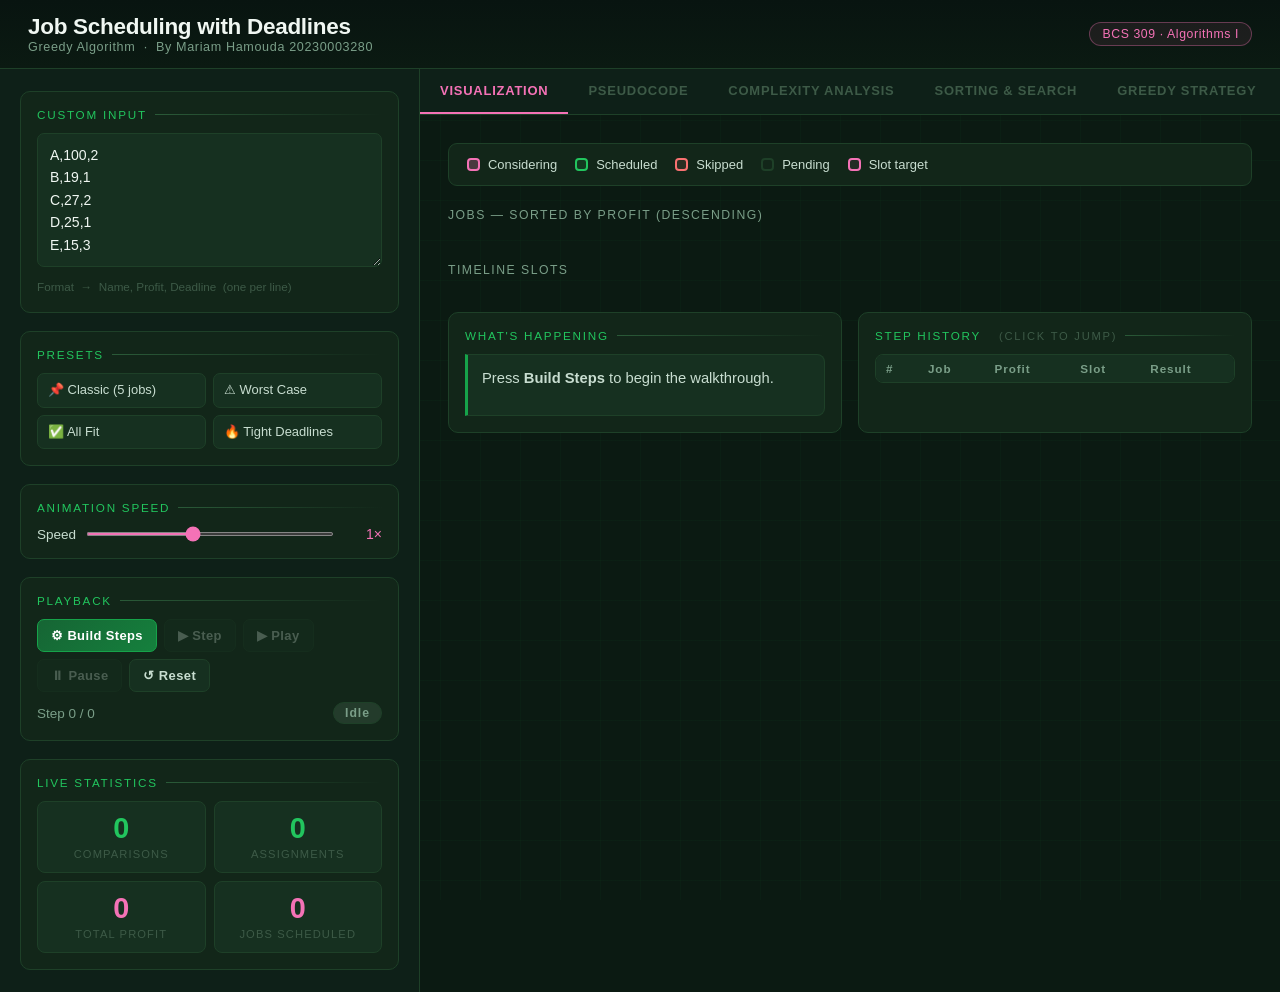
==== index.html @ 450e2c6a "Add files via upload" ====
<!DOCTYPE html>
<html lang="en">
<head>
<meta charset="UTF-8">
<meta name="viewport" content="width=device-width, initial-scale=1.0">
<title>Job Scheduling with Deadlines</title>
<link rel="stylesheet" href="styles.css">
</head>
<body>

<!-- HEADER -->
<header>
  <div>
    <div class="hdr-title">Job Scheduling with Deadlines</div>
    <div class="hdr-sub">Greedy Algorithm &nbsp;·&nbsp; By Mariam Hamouda 20230003280 </div>
  </div>
  <div class="hdr-badge">BCS 309 · Algorithms I</div>
</header>

<div class="layout">

<!-- ══════════════ LEFT PANEL ══════════════ -->
<div class="left">

  <!-- Custom input -->
  <div class="section-card">
    <div class="section-label">Custom Input</div>
    <textarea id="inp" rows="5" placeholder="A,100,2&#10;B,19,1&#10;C,27,2&#10;D,25,1&#10;E,15,3"></textarea>
    <div class="hint">Format &nbsp;→&nbsp; Name, Profit, Deadline &nbsp;(one per line)</div>
  </div>

  <!-- Presets -->
  <div class="section-card">
    <div class="section-label">Presets</div>
    <div class="presets">
      <button class="preset-btn" onclick="loadPreset(0)">📌 Classic (5 jobs)</button>
      <button class="preset-btn" onclick="loadPreset(1)">⚠ Worst Case</button>
      <button class="preset-btn" onclick="loadPreset(2)">✅ All Fit</button>
      <button class="preset-btn" onclick="loadPreset(3)">🔥 Tight Deadlines</button>
    </div>
  </div>

  <!-- Speed -->
  <div class="section-card">
    <div class="section-label">Animation Speed</div>
    <div class="speed-row">
      <label>Speed</label>
      <input type="range" id="spd" min="1" max="8" value="4" oninput="updSpd()">
      <span class="speed-val" id="spd-lbl">1×</span>
    </div>
  </div>

  <!-- Controls -->
  <div class="section-card">
    <div class="section-label">Playback</div>
    <div class="controls">
      <button class="btn primary" id="btn-build" onclick="buildSteps()">⚙ Build Steps</button>
      <button class="btn" id="btn-step"  onclick="stepFwd()"  disabled>▶ Step</button>
      <button class="btn" id="btn-play"  onclick="playAnim()" disabled>▶ Play</button>
      <button class="btn" id="btn-pause" onclick="pauseAnim()" disabled>⏸ Pause</button>
      <button class="btn" id="btn-reset" onclick="resetAll()">↺ Reset</button>
    </div>
    <div class="status-row">
      <span class="step-counter" id="sc">Step 0 / 0</span>
      <span class="status-pill st-idle" id="status">Idle</span>
    </div>
  </div>

  <!-- Stats -->
  <div class="section-card">
    <div class="section-label">Live Statistics</div>
    <div class="stats-grid">
      <div class="stat-box">
        <div class="stat-val" id="s-comp">0</div>
        <div class="stat-lbl">Comparisons</div>
      </div>
      <div class="stat-box">
        <div class="stat-val" id="s-asgn">0</div>
        <div class="stat-lbl">Assignments</div>
      </div>
      <div class="stat-box">
        <div class="stat-val pink" id="s-prof">0</div>
        <div class="stat-lbl">Total Profit</div>
      </div>
      <div class="stat-box">
        <div class="stat-val pink" id="s-sched">0</div>
        <div class="stat-lbl">Jobs Scheduled</div>
      </div>
    </div>
  </div>


</div><!-- /left -->


<!-- ══════════════ RIGHT PANEL ══════════════ -->
<div class="right">
  <div class="tabs">
    <div class="tab active"  onclick="showTab('viz',this)">Visualization</div>
    <div class="tab"         onclick="showTab('pseudo',this)">Pseudocode</div>
    <div class="tab"         onclick="showTab('cplx',this)">Complexity Analysis</div>
    <div class="tab"         onclick="showTab('sort',this)">Sorting &amp; Search</div>
    <div class="tab"         onclick="showTab('greedy',this)">Greedy Strategy</div>
    <div class="tab"         onclick="showTab('about',this)">Overview</div>
  </div>

  <!-- ── VISUALIZATION ── -->
  <div class="tcontent active" id="tab-viz">
    <div class="legend">
      <div class="leg-item"><div class="leg-dot" style="border-color:var(--pink);background:rgba(244,114,182,0.25)"></div>Considering</div>
      <div class="leg-item"><div class="leg-dot" style="border-color:var(--green-hi);background:var(--green-soft)"></div>Scheduled</div>
      <div class="leg-item"><div class="leg-dot" style="border-color:var(--red);background:rgba(248,113,113,0.1)"></div>Skipped</div>
      <div class="leg-item"><div class="leg-dot" style="border-color:var(--border);background:var(--bg3)"></div>Pending</div>
      <div class="leg-item"><div class="leg-dot" style="border-color:var(--pink);background:var(--pink-dim)"></div>Slot target</div>
    </div>

    <div class="jobs-label">Jobs — sorted by profit (descending)</div>
    <div class="jobs-row" id="jobs-row"></div>

    <div class="timeline-label">Timeline Slots</div>
    <div class="timeline" id="tline"></div>

    <div class="viz-bottom-grid">
      <!-- What's Happening -->
      <div class="section-card" style="margin-top:0">
        <div class="section-label">What's Happening</div>
        <div class="step-box" id="exp">Press <strong>Build Steps</strong> to begin the walkthrough.</div>
      </div>

      <!-- Step History -->
      <div class="section-card" style="margin-top:0">
        <div class="section-label">Step History &nbsp;<span style="font-size:0.62rem;color:var(--white4)">(click to jump)</span></div>
        <div class="hist-wrap">
          <table id="hist-tbl">
            <thead><tr><th>#</th><th>Job</th><th>Profit</th><th>Slot</th><th>Result</th></tr></thead>
            <tbody id="hist-body"></tbody>
          </table>
        </div>
      </div>
    </div>
  </div><!-- /tab-viz -->

  <!-- ── PSEUDOCODE ── -->
  <div class="tcontent" id="tab-pseudo">
    <div class="tab-heading">Algorithm Pseudocode</div>
    <div class="tab-sub">Hover any line for an explanation tooltip. Active line tracks the animation.</div>
    <div class="pseudo-wrap" id="pseudo"></div>
  </div>

  <!-- ── COMPLEXITY ANALYSIS ── -->
  <div class="tcontent" id="tab-cplx">
    <div class="tab-heading">Complexity Analysis</div>
    <div class="tab-sub">Time &amp; space complexity, operation counters, and growth curves.</div>

    <div class="cplx-row">
      <div class="cplx-card best">
        <div class="cplx-case">Best Case</div>
        <div class="cplx-val">O(n log n)</div>
        <div class="cplx-desc">All slots filled immediately — sort dominates</div>
      </div>
      <div class="cplx-card avg">
        <div class="cplx-case">Average Case</div>
        <div class="cplx-val">O(n²)</div>
        <div class="cplx-desc">Slot-search loop dominates on average</div>
      </div>
      <div class="cplx-card worst">
        <div class="cplx-case">Worst Case</div>
        <div class="cplx-val">O(n²)</div>
        <div class="cplx-desc">All deadlines = max, max slot scanning</div>
      </div>
    </div>

    <div class="ibox green">
      <strong>Space Complexity: O(n)</strong> — We store one schedule array of size equal to the maximum deadline, plus the sorted jobs list.
    </div>
    <div class="ibox orange">
      <strong>Phase breakdown:</strong> Sorting n jobs costs O(n log n). For each job we scan backwards through slots — worst case O(n) per job → <strong>O(n²) overall</strong>. Using a Union-Find structure reduces slot lookup to O(α(n)) ≈ O(1), giving O(n log n) total.
    </div>

    <div class="divider"></div>

    <div class="tab-sub" style="margin-bottom:13px">Growth Curves — Operations vs Input Size</div>
    <div class="gctrls">
      <label>Max n = <span id="gn-lbl">20</span></label>
      <input type="range" id="gn" min="5" max="50" value="20" oninput="drawGrowth()">
      <label><input type="checkbox" id="cb-n" checked onchange="drawGrowth()"> &nbsp;n</label>
      <label><input type="checkbox" id="cb-nl" checked onchange="drawGrowth()"> &nbsp;n log n</label>
      <label><input type="checkbox" id="cb-n2" checked onchange="drawGrowth()"> &nbsp;n²</label>
    </div>
    <canvas id="gc" class="chart-canvas" height="250"></canvas>

    <div class="divider"></div>
    <div class="tab-sub" style="margin-bottom:13px">Comparison with Other Approaches</div>
    <canvas id="cc" class="chart-canvas" height="210"></canvas>
    <div class="ibox pink" style="margin-top:14px">
      <strong>vs Brute Force O(2ⁿ):</strong> Exponential — completely impractical beyond ~20 jobs.<br>
      <strong>vs DP O(n log n):</strong> Weighted job scheduling DP is asymptotically similar but has higher constants and more complex implementation.<br>
      <strong>vs Union-Find Greedy O(n log n):</strong> Optimal; reduces slot lookup to near-constant time.
    </div>
  </div>

  <!-- ── SORTING & SEARCH ── -->
  <div class="tcontent" id="tab-sort">
    <div class="tab-heading">Sorting &amp; Searching</div>
    <div class="tab-sub">How sorting by profit and slot-search work inside the algorithm.</div>

    <div class="ibox green">
      <strong>Why sort first?</strong> The greedy algorithm's correctness depends entirely on processing jobs in decreasing profit order. Without sorting, a low-profit job can occupy a slot needed by a higher-profit job, making the result suboptimal.
    </div>

    <div class="divider"></div>
    <div class="tab-sub" style="margin-bottom:10px">Sorting Animation — profit descending</div>
    <canvas id="sc-cvs" class="chart-canvas" height="190"></canvas>
    <div style="display:flex;gap:8px;margin-top:10px;flex-wrap:wrap;align-items:center">
      <button class="btn primary" onclick="animSort()">▶ Play</button>
      <button class="btn" onclick="sortStep()">▶ Step</button>
      <button class="btn" onclick="pauseSort()">⏸ Pause</button>
      <button class="btn" onclick="resetSort()">↺ Reset</button>
      <span id="sort-sc" style="font-family:Arial,sans-serif;font-size:0.75rem;color:var(--white3);margin-left:4px">Step 0 / 0</span>
    </div>
    <div class="ibox orange" id="sort-box" style="margin-top:12px">Press "Animate Sort" to watch jobs re-order by profit.</div>

    <div class="divider"></div>
    <div class="tab-sub" style="margin-bottom:10px">Impact of Removing the Sort Step</div>
    <div id="no-sort-demo"></div>

    <div class="divider"></div>
    <div class="tab-sub" style="margin-bottom:10px">Slot Search — Latest Available Slot</div>
    <div class="ibox orange">
      <strong>Why the latest slot?</strong> Assigning to the <em>latest</em> free slot before the deadline keeps earlier slots open for future jobs with tighter deadlines — this is the crucial greedy insight.
    </div>
    <canvas id="ss-cvs" class="chart-canvas" height="170"></canvas>
    <div style="display:flex;gap:8px;margin-top:10px">
      <button class="btn" onclick="animSearch()">▶ Show Slot Search</button>
    </div>
    <div class="ibox pink" id="search-box" style="margin-top:10px">Click above to see the backwards slot scan in action.</div>
  </div>

  <!-- ── GREEDY STRATEGY ── -->
  <div class="tcontent" id="tab-greedy">
    <div class="tab-heading">Greedy Strategy</div>
    <div class="tab-sub">How the greedy paradigm applies, why it works, and where it fails.</div>

    <div class="ibox pink">
      <strong>Paradigm: Greedy.</strong> At each step, choose the remaining job with the highest profit and assign it to the latest available slot before its deadline. Once a decision is made, it is never reconsidered.
    </div>

    <div class="divider"></div>
    <div class="tab-sub" style="margin-bottom:10px">Greedy Choices — Classic Example</div>
    <div class="gchoice-wrap" id="gchoices"></div>

    <div class="divider"></div>
    <div class="tab-sub" style="margin-bottom:10px">Why Does Greedy Work? (Exchange Argument)</div>
    <div class="ibox green">
      <strong>Exchange argument:</strong> Suppose an optimal solution doesn't schedule the highest-profit feasible job first. We can always swap in that job without decreasing total profit. By repeating this argument for every position, the greedy order produces an optimal schedule.
    </div>

    <div class="divider"></div>
    <div class="tab-sub" style="margin-bottom:10px">Counterexample — Earliest Deadline First (Wrong!)</div>
    <div id="counter-ex"></div>
    <div class="ibox red" style="margin-top:12px">
      <strong>EDF fails here:</strong> Sorting by earliest deadline ignores profit entirely. A low-value job with a tight deadline fills a slot that could have held a high-value job, reducing total profit.
    </div>

    <div class="divider"></div>
    <div class="tab-sub" style="margin-bottom:10px">Key Concepts</div>
    <div class="kc-grid">
      <div class="kc">
        <h4>Greedy Choice Property</h4>
        <p>A globally optimal solution can be assembled from locally optimal (greedy) choices. Here: always pick the highest-profit available job.</p>
      </div>
      <div class="kc">
        <h4>Optimal Substructure</h4>
        <p>After placing one job, the remaining scheduling problem has the same structure and can be solved optimally by the same greedy rule.</p>
      </div>
      <div class="kc">
        <h4>Common Mistake</h4>
        <p>Assigning to the earliest free slot instead of the latest. This wastes scheduling flexibility and leads to suboptimal results.</p>
      </div>
      <div class="kc">
        <h4>Feasibility Check</h4>
        <p>A job is feasible only if at least one slot ≤ its deadline is free. If none exists, the job must be skipped regardless of profit.</p>
      </div>
    </div>
  </div>

  <!-- ── OVERVIEW ── -->
  <div class="tcontent" id="tab-about">
    <div class="tab-heading">Algorithm Overview</div>
    <div class="tab-sub">What the problem is, how the algorithm works, and a fully worked example.</div>

    <div class="coll-hdr" onclick="togColl('aw')">
      <h3>What is the problem?</h3>
      <span class="coll-arr" id="arr-aw">▼</span>
    </div>
    <div class="coll-body" id="cb-aw">
      Given <strong>n jobs</strong>, each with a <strong>profit pᵢ</strong> and a <strong>deadline dᵢ</strong> (each job takes exactly 1 time unit), schedule a subset to <strong>maximise total profit</strong>. Each job must complete by its deadline; only one job can run per time slot.<br><br>
      <strong>Input:</strong> List of (name, profit, deadline) triples.<br>
      <strong>Output:</strong> Subset of jobs + assigned slots, maximising total profit.
    </div>

    <div class="coll-hdr" onclick="togColl('ah')">
      <h3>How does the algorithm work?</h3>
      <span class="coll-arr" id="arr-ah">▼</span>
    </div>
    <div class="coll-body" id="cb-ah">
      <strong>1.</strong> Sort all jobs by profit (descending) in O(n log n).<br>
      <strong>2.</strong> Create a slots array of size = max deadline (all empty).<br>
      <strong>3.</strong> For each job (in sorted order):<br>
      &nbsp;&nbsp;&nbsp;• Scan backwards from deadline to slot 1.<br>
      &nbsp;&nbsp;&nbsp;• If a free slot is found → assign the job there.<br>
      &nbsp;&nbsp;&nbsp;• If none found → skip the job.<br>
      <strong>4.</strong> Return the filled slots as the optimal schedule.
    </div>

    <div class="coll-hdr" onclick="togColl('au')">
      <h3>When should you use this algorithm?</h3>
      <span class="coll-arr" id="arr-au">▼</span>
    </div>
    <div class="coll-body" id="cb-au">
      Use this algorithm when:<br>
      • Each task takes exactly <strong>one unit of time</strong>.<br>
      • Each task has a hard <strong>deadline</strong>.<br>
      • You want to <strong>maximise total profit / reward</strong>.<br>
      • Tasks can be <strong>skipped</strong> if infeasible.<br><br>
      Real-world analogies: CPU job scheduling, task prioritisation, project bidding.
    </div>

    <div class="divider"></div>
    <div class="tab-sub" style="margin-bottom:14px">Fully Worked Example</div>
    <div style="background:var(--bg3);border:1px solid var(--border);border-radius:9px;padding:18px" id="worked"></div>
  </div>

</div><!-- /right -->
</div><!-- /layout -->

<script src="script.js"></script>
</body>
</html>
---- styles.css ----
/* ── SPARROW-INSPIRED: Deep forest green + hot pink + warm white ── */
:root {
  --bg:         #0b1a12;
  --bg2:        #0e2018;
  --bg3:        #122619;
  --bg4:        #163020;
  --panel:      #0e2018;
  --border:     #1e4028;
  --border2:    #2a5a38;
  --green:      #1a5c32;
  --green-hi:   #22c55e;
  --green-mid:  #16a34a;
  --green-soft: rgba(34,197,94,0.12);
  --pink:       #f472b6;
  --pink-soft:  rgba(244,114,182,0.15);
  --pink-dim:   rgba(244,114,182,0.08);
  --white:      #f0f7f2;
  --white2:     #c8ddd0;
  --white3:     #7a9e88;
  --white4:     #3d5a47;
  --orange:     #fb923c;
  --red:        #f87171;
  --yellow:     #fbbf24;
  --mono:       Arial, sans-serif;
  --serif:      Arial, sans-serif;
  --radius:     10px;
}

*, *::before, *::after { margin:0; padding:0; box-sizing:border-box; }

html { font-size: 18px; }

body {
  background: var(--bg);
  color: var(--white);
  font-family: Arial, sans-serif;
  min-height: 100vh;
  overflow-x: hidden;
}

/* Subtle grid texture */
body::before {
  content:'';
  position:fixed; inset:0;
  background-image:
    linear-gradient(rgba(34,197,94,0.03) 1px, transparent 1px),
    linear-gradient(90deg, rgba(34,197,94,0.03) 1px, transparent 1px);
  background-size: 40px 40px;
  pointer-events:none; z-index:0;
}

/* ── HEADER ── */
header {
  position: sticky; top:0; z-index:200;
  background: linear-gradient(180deg, #081410 0%, #0b1a12 100%);
  border-bottom: 1px solid var(--border);
  padding: 14px 28px;
  display: flex; align-items: center; gap: 20px;
}
.hdr-title {
  font-size: 1.25rem;
  font-weight: 700;
  color: var(--white);
  letter-spacing: -0.3px;
}
.hdr-sub {
  font-family: Arial, sans-serif;
  font-size: 0.7rem;
  color: var(--white3);
  letter-spacing: 0.05em;
}
.hdr-badge {
  margin-left: auto;
  font-family: Arial, sans-serif;
  font-size: 0.68rem;
  color: var(--pink);
  border: 1px solid rgba(244,114,182,0.35);
  background: var(--pink-dim);
  padding: 4px 12px;
  border-radius: 20px;
  letter-spacing: 0.05em;
}

/* ── LAYOUT ── */
.layout {
  display: grid;
  grid-template-columns: 420px 1fr;
  min-height: calc(100vh - 53px);
  position: relative; z-index:1;
}

/* ── LEFT PANEL ── */
.left {
  background: var(--panel);
  border-right: 1px solid var(--border);
  padding: 22px 20px;
  display: flex; flex-direction: column; gap: 18px;
  overflow-y: auto;
}
.left::-webkit-scrollbar { width: 4px; }
.left::-webkit-scrollbar-thumb { background: var(--border2); border-radius: 4px; }

.section-card {
  background: var(--bg3);
  border: 1px solid var(--border);
  border-radius: var(--radius);
  padding: 16px;
}
.section-label {
  font-family: Arial, sans-serif;
  font-size: 0.65rem;
  letter-spacing: 0.15em;
  text-transform: uppercase;
  color: var(--green-hi);
  margin-bottom: 12px;
  display: flex; align-items: center; gap: 8px;
}
.section-label::after {
  content:''; flex:1; height:1px;
  background: linear-gradient(90deg, var(--border2), transparent);
}

textarea {
  width: 100%;
  background: var(--bg4);
  border: 1px solid var(--border);
  border-radius: 7px;
  color: var(--white);
  font-family: Arial, sans-serif;
  font-size: 0.78rem;
  line-height: 1.6;
  padding: 10px 12px;
  resize: vertical; outline: none;
  transition: border-color 0.2s;
}
textarea:focus { border-color: var(--green-mid); }
.hint {
  font-family: Arial, sans-serif;
  font-size: 0.65rem;
  color: var(--white4);
  margin-top: 6px;
  line-height: 1.5;
}

/* Presets */
.presets { display: grid; grid-template-columns: 1fr 1fr; gap: 7px; }
.preset-btn {
  background: var(--bg4);
  border: 1px solid var(--border);
  color: var(--white2);
  font-family: Arial, sans-serif;
  font-size: 0.72rem;
  padding: 8px 10px;
  border-radius: 7px;
  cursor: pointer; text-align: left;
  transition: all 0.18s; line-height: 1.3;
}
.preset-btn:hover {
  border-color: var(--pink);
  color: var(--pink);
  background: var(--pink-dim);
}

/* Speed */
.speed-row { display: flex; align-items: center; gap: 10px; }
.speed-row label { font-family: Arial, sans-serif; font-size: 0.75rem; color: var(--white2); white-space: nowrap; }
input[type=range] {
  flex:1; height: 4px;
  background: var(--bg4); border-radius: 2px;
  outline: none; cursor: pointer;
  accent-color: var(--pink);
}
.speed-val { font-family: Arial, sans-serif; font-size: 0.78rem; color: var(--pink); min-width: 38px; text-align: right; }

/* Controls */
.controls { display: flex; gap: 7px; flex-wrap: wrap; }
.btn {
  background: var(--bg4);
  border: 1px solid var(--border);
  color: var(--white2);
  font-family: Arial, sans-serif;
  font-size: 0.72rem;
  font-weight: 700;
  padding: 8px 13px;
  border-radius: 7px;
  cursor: pointer;
  transition: all 0.18s;
  display: flex; align-items: center; gap: 5px;
  letter-spacing: 0.03em;
}
.btn:hover { border-color: var(--border2); color: var(--white); }
.btn.primary {
  background: linear-gradient(135deg, #166534, #15803d);
  border-color: var(--green-mid);
  color: #fff; font-weight: 700;
}
.btn.primary:hover { background: linear-gradient(135deg, #15803d, #16a34a); }
.btn:disabled { opacity: 0.3; cursor: not-allowed; }

.status-row {
  display: flex; align-items: center; justify-content: space-between;
  margin-top: 10px;
}
.step-counter { font-family: Arial, sans-serif; font-size: 0.75rem; color: var(--white3); }
.status-pill {
  font-family: Arial, sans-serif; font-size: 0.68rem; font-weight: 700;
  padding: 3px 11px; border-radius: 20px; letter-spacing: 0.08em;
}
.st-idle    { background: rgba(61,90,71,0.4);  color: var(--white3); border: 1px solid var(--border); }
.st-ready   { background: var(--pink-dim);     color: var(--pink);   border: 1px solid rgba(244,114,182,0.3); }
.st-playing { background: var(--green-soft);   color: var(--green-hi); border: 1px solid rgba(34,197,94,0.3); }
.st-paused  { background: rgba(251,146,60,0.1); color: var(--orange); border: 1px solid rgba(251,146,60,0.3); }
.st-done    { background: var(--pink-soft);    color: var(--pink);   border: 1px solid rgba(244,114,182,0.35); }

/* Stats grid */
.stats-grid { display: grid; grid-template-columns: 1fr 1fr; gap: 8px; }
.stat-box {
  background: var(--bg4); border: 1px solid var(--border);
  border-radius: 8px; padding: 12px; text-align: center;
}
.stat-val { font-family: Arial, sans-serif; font-size: 1.6rem; font-weight: 700; color: var(--green-hi); line-height: 1; }
.stat-val.pink { color: var(--pink); }
.stat-lbl { font-family: Arial, sans-serif; font-size: 0.62rem; color: var(--white4); margin-top: 5px; text-transform: uppercase; letter-spacing: 0.1em; }

/* Step box */
.step-box {
  background: var(--bg4); border: 1px solid var(--border);
  border-left: 3px solid var(--green-mid);
  border-radius: 0 8px 8px 0;
  padding: 12px 14px;
  font-size: 0.82rem;
  color: var(--white2); line-height: 1.6; min-height: 62px;
}
.step-box .hl    { color: var(--white);     font-weight: 700; }
.step-box .good  { color: var(--green-hi);  font-weight: 700; }
.step-box .bad   { color: var(--red); }
.step-box .acc   { color: var(--pink); }

/* History */
.hist-wrap {
  max-height: 200px; overflow-y: auto;
  border-radius: 8px; border: 1px solid var(--border);
}
.hist-wrap::-webkit-scrollbar { width: 4px; }
.hist-wrap::-webkit-scrollbar-thumb { background: var(--border2); border-radius: 3px; }
table { width: 100%; border-collapse: collapse; font-family: Arial, sans-serif; font-size: 0.72rem; }
th {
  background: var(--bg4); color: var(--white3);
  padding: 7px 10px; text-align: left; font-weight: 700;
  position: sticky; top: 0; z-index:1;
  font-size: 0.65rem; letter-spacing: 0.08em;
}
td { padding: 6px 10px; border-top: 1px solid var(--border); color: var(--white2); }
tr.hrow:hover td { background: var(--green-soft); cursor: pointer; }
tr.hrow.hactive td { background: var(--green-soft); color: var(--green-hi); }
.c-sched { color: var(--green-hi) !important; }
.c-skip  { color: var(--red) !important; }

/* ── RIGHT PANEL ── */
.right { display: flex; flex-direction: column; overflow-y: auto; }

/* Tabs */
.tabs {
  display: flex; border-bottom: 1px solid var(--border);
  background: var(--bg2);
  position: sticky; top: 0; z-index: 50;
  overflow-x: auto;
}
.tabs::-webkit-scrollbar { height: 0; }
.tab {
  padding: 14px 20px;
  font-family: Arial, sans-serif;
  font-size: 0.72rem;
  font-weight: 700;
  letter-spacing: 0.06em;
  color: var(--white4);
  cursor: pointer;
  border-bottom: 2px solid transparent;
  transition: all 0.18s; white-space: nowrap;
  text-transform: uppercase;
}
.tab:hover { color: var(--white2); }
.tab.active { color: var(--pink); border-bottom-color: var(--pink); }

/* Tab content */
.tcontent { display: none; padding: 28px; flex:1; }
.tcontent.active { display: block; }

/* ── LEGEND ── */
.legend {
  display: flex; gap: 18px; flex-wrap: wrap;
  padding: 13px 18px;
  background: var(--bg3); border: 1px solid var(--border);
  border-radius: 9px; margin-bottom: 22px;
}
.leg-item { display: flex; align-items: center; gap: 8px; font-family: Arial, sans-serif; font-size: 0.72rem; color: var(--white2); }
.leg-dot  { width: 13px; height: 13px; border-radius: 4px; border: 2px solid; }

/* ── JOB CARDS ── */
.jobs-label {
  font-family: Arial, sans-serif; font-size: 0.68rem;
  letter-spacing: 0.12em; text-transform: uppercase;
  color: var(--white3); margin-bottom: 13px;
}
.jobs-row { display: flex; flex-wrap: wrap; gap: 11px; margin-bottom: 28px; }

.job-card {
  background: var(--bg3);
  border: 2px solid var(--border);
  border-radius: 10px;
  padding: 11px 16px;
  text-align: center; min-width: 84px;
  transition: all 0.22s; position: relative;
  cursor: default;
}
.job-card .jname {
  font-size: 1.2rem; font-weight: 700; color: var(--white);
  font-family: Arial, sans-serif;
}
.job-card .jprofit {
  font-family: Arial, sans-serif; font-size: 0.82rem;
  color: var(--green-hi); margin-top: 3px;
}
.job-card .jdl {
  font-family: Arial, sans-serif; font-size: 0.68rem;
  color: var(--white4); margin-top: 2px;
}
.job-card .rank {
  position: absolute; top: -9px; right: -9px;
  background: var(--green-mid); color: #fff;
  font-family: Arial, sans-serif; font-size: 0.62rem; font-weight: 700;
  width: 20px; height: 20px; border-radius: 50%;
  display: flex; align-items: center; justify-content: center;
}
.job-card.considering {
  border-color: var(--pink);
  background: var(--pink-dim);
  box-shadow: 0 0 16px rgba(244,114,182,0.25);
  transform: scale(1.07);
}
.job-card.scheduled {
  border-color: var(--green-hi);
  background: var(--green-soft);
}
.job-card.skipped {
  border-color: var(--red);
  background: rgba(248,113,113,0.06);
  opacity: 0.55;
}

/* ── TIMELINE ── */
.timeline-label {
  font-family: Arial, sans-serif; font-size: 0.68rem;
  letter-spacing: 0.12em; text-transform: uppercase;
  color: var(--white3); margin-bottom: 13px;
}
.timeline { display: flex; gap: 13px; flex-wrap: wrap; }

.slot {
  background: var(--bg3); border: 2px solid var(--border);
  border-radius: 12px; width: 92px; height: 92px;
  display: flex; flex-direction: column;
  align-items: center; justify-content: center;
  transition: all 0.28s; position: relative;
}
.slot .stime {
  font-family: Arial, sans-serif; font-size: 0.65rem;
  color: var(--white4);
  position: absolute; bottom: 7px;
}
.slot .sempty { font-family: Arial, sans-serif; font-size: 0.68rem; color: var(--white4); }
.slot .sname  { font-size: 1.3rem; font-weight: 700; font-family: Arial, sans-serif; color: var(--white); }
.slot .sprofit { font-family: Arial, sans-serif; font-size: 0.75rem; color: var(--green-hi); }

.slot.target {
  border-color: var(--pink);
  background: var(--pink-dim);
  box-shadow: 0 0 18px rgba(244,114,182,0.3);
  transform: scale(1.06);
}
.slot.filled { background: var(--green-soft); border-color: var(--green-mid); }
.slot.just-filled {
  background: rgba(34,197,94,0.2); border-color: var(--green-hi);
  box-shadow: 0 0 22px rgba(34,197,94,0.4);
  animation: pop 0.45s ease;
}
@keyframes pop { 0%{transform:scale(1.12)} 100%{transform:scale(1)} }

/* ── PSEUDOCODE ── */
.pseudo-wrap {
  background: var(--bg3); border: 1px solid var(--border);
  border-radius: 9px;
  max-height: 440px; overflow-y: auto; overflow-x: visible;
  position: relative;
}
.pseudo-wrap::-webkit-scrollbar { width: 4px; }
.pseudo-wrap::-webkit-scrollbar-thumb { background: var(--border2); border-radius: 3px; }

.pline {
  display: flex; align-items: flex-start; gap: 0;
  padding: 6px 18px;
  border-left: 3px solid transparent;
  transition: background 0.18s; position: relative;
  cursor: default;
}
.pline:hover { background: rgba(34,197,94,0.04); }
.pline.active {
  background: rgba(244,114,182,0.08);
  border-left-color: var(--pink);
}
.pnum {
  font-family: Arial, sans-serif; font-size: 0.72rem;
  color: var(--white4); width: 30px; flex-shrink: 0;
  user-select: none; padding-top: 2px;
}
.pcode {
  font-family: Arial, sans-serif; font-size: 0.78rem;
  color: var(--white); white-space: pre; line-height: 1.8;
}
.pcode .kw { color: var(--pink); }
.pcode .cm { color: var(--white4); font-style: italic; }
.pcode .fn { color: var(--green-hi); }
.pcode .num { color: var(--yellow); }

.ptip {
  display: none;
  position: absolute;
  left: 30px;
  top: calc(100% + 4px);
  z-index: 300;
  background: var(--bg4);
  border: 1px solid var(--pink);
  border-radius: 8px;
  padding: 10px 14px;
  font-family: Arial, sans-serif;
  font-size: 0.78rem;
  color: var(--white2);
  width: 340px;
  max-width: calc(100vw - 60px);
  line-height: 1.6;
  box-shadow: 0 8px 28px rgba(0,0,0,0.7);
  pointer-events: none;
}
.ptip::before {
  content: '';
  position: absolute;
  top: -6px; left: 20px;
  width: 10px; height: 10px;
  background: var(--bg4);
  border-left: 1px solid var(--pink);
  border-top: 1px solid var(--pink);
  transform: rotate(45deg);
}
.pline:hover .ptip { display: block; }

/* Viz tab bottom two-column grid */
.viz-bottom-grid {
  display: grid;
  grid-template-columns: 1fr 1fr;
  gap: 16px;
  margin-top: 22px;
}
@media (max-width: 1100px) {
  .viz-bottom-grid { grid-template-columns: 1fr; }
}

/* ── SECTION TITLES (tab h2/h3) ── */
.tab-heading {
  font-size: 1.3rem; font-weight: 700; color: var(--white);
  margin-bottom: 6px; letter-spacing: -0.2px;
}
.tab-sub {
  font-family: Arial, sans-serif; font-size: 0.72rem;
  color: var(--white3); margin-bottom: 22px; letter-spacing: 0.04em;
}

/* Info boxes */
.ibox {
  border-radius: 0 9px 9px 0;
  padding: 14px 16px; margin: 13px 0;
  font-size: 0.85rem; line-height: 1.65; color: var(--white2);
}
.ibox.green  { border-left: 3px solid var(--green-hi); background: var(--green-soft); }
.ibox.pink   { border-left: 3px solid var(--pink);     background: var(--pink-dim); }
.ibox.orange { border-left: 3px solid var(--orange);   background: rgba(251,146,60,0.08); }
.ibox.red    { border-left: 3px solid var(--red);      background: rgba(248,113,113,0.06); }
.ibox strong { color: var(--white); font-weight: 700; }

/* Complexity cards */
.cplx-row { display: grid; grid-template-columns: repeat(3,1fr); gap: 12px; margin: 18px 0; }
.cplx-card {
  background: var(--bg3); border: 1px solid var(--border);
  border-radius: 9px; padding: 16px; text-align: center;
}
.cplx-case { font-family: Arial, sans-serif; font-size: 0.62rem; text-transform: uppercase; letter-spacing: 0.12em; color: var(--white4); }
.cplx-val  { font-family: Arial, sans-serif; font-size: 1rem; font-weight: 700; margin: 8px 0 5px; }
.cplx-desc { font-size: 0.75rem; color: var(--white3); line-height: 1.4; }
.best  .cplx-val { color: var(--green-hi); }
.avg   .cplx-val { color: var(--orange); }
.worst .cplx-val { color: var(--red); }

/* Growth chart controls */
.gctrls {
  display: flex; align-items: center; gap: 14px; margin-bottom: 13px; flex-wrap: wrap;
}
.gctrls label { font-family: Arial, sans-serif; font-size: 0.75rem; color: var(--white2); display: flex; align-items: center; gap: 5px; }
.gctrls input[type=range] { width: 140px; }

/* Canvas */
.chart-canvas {
  background: var(--bg3); border: 1px solid var(--border);
  border-radius: 9px; width: 100%; display: block;
}

/* Greedy vis */
.gchoice-wrap { background: var(--bg3); border: 1px solid var(--border); border-radius: 9px; padding: 16px; margin: 14px 0; }
.gchoice {
  display: flex; align-items: center; gap: 12px;
  padding: 9px 0; border-bottom: 1px solid var(--border);
  font-size: 0.83rem;
}
.gchoice:last-child { border-bottom: none; }
.gname  { font-size: 1.05rem; font-weight: 700; font-family: Arial, sans-serif; min-width: 26px; }
.ginfo  { font-family: Arial, sans-serif; font-size: 0.72rem; color: var(--white3); flex: 1; }
.garrow { color: var(--pink); font-size: 1.1rem; }
.gtag {
  font-family: Arial, sans-serif; font-size: 0.68rem; font-weight: 700;
  padding: 3px 9px; border-radius: 5px; white-space: nowrap;
}
.gt-ok  { background: var(--green-soft); color: var(--green-hi); border: 1px solid rgba(34,197,94,0.3); }
.gt-bad { background: rgba(248,113,113,0.1); color: var(--red); border: 1px solid rgba(248,113,113,0.3); }
.gt-warn{ background: rgba(251,146,60,0.1); color: var(--orange); border: 1px solid rgba(251,146,60,0.3); }

/* Key concepts grid */
.kc-grid { display: grid; grid-template-columns: 1fr 1fr; gap: 13px; margin: 14px 0; }
.kc {
  background: var(--bg3); border: 1px solid var(--border);
  border-radius: 9px; padding: 15px;
}
.kc h4 { font-size: 0.85rem; font-weight: 700; color: var(--pink); margin-bottom: 7px; }
.kc p  { font-size: 0.8rem; color: var(--white2); line-height: 1.55; }

/* Collapsible */
.coll-hdr {
  display: flex; align-items: center; justify-content: space-between;
  cursor: pointer; padding: 13px 16px;
  background: var(--bg3); border: 1px solid var(--border);
  border-radius: 9px; margin-bottom: 4px; transition: background 0.18s;
}
.coll-hdr:hover { background: var(--bg4); }
.coll-hdr h3 { font-size: 0.9rem; color: var(--white2); font-weight: 600; }
.coll-arr { color: var(--white4); font-size: 0.8rem; transition: transform 0.2s; }
.coll-arr.open { transform: rotate(180deg); }
.coll-body {
  display: none; background: var(--bg3);
  border: 1px solid var(--border); border-top: none;
  border-radius: 0 0 9px 9px;
  padding: 16px 18px; margin-bottom: 13px;
  font-size: 0.84rem; color: var(--white2); line-height: 1.7;
}
.coll-body.open { display: block; }

/* Worked steps */
.ws { display: flex; gap: 13px; padding: 11px 0; border-bottom: 1px solid var(--border); }
.ws:last-child { border-bottom: none; }
.ws-n {
  background: var(--green-mid); color: #fff;
  font-family: Arial, sans-serif; font-size: 0.68rem; font-weight: 700;
  width: 22px; height: 22px; border-radius: 50%;
  display: flex; align-items: center; justify-content: center;
  flex-shrink: 0; margin-top: 2px;
}
.ws p { font-size: 0.83rem; color: var(--white2); line-height: 1.6; }

/* Sort canvas label */
.cvs-lbl {
  font-family: Arial, sans-serif; font-size: 0.72rem;
  color: var(--white3); margin: 10px 0 5px;
}

/* Divider */
.divider {
  height: 1px; background: var(--border);
  margin: 22px 0;
}

/* Responsive */
@media (max-width: 980px) {
  .layout { grid-template-columns: 1fr; }
  .left { border-right: none; border-bottom: 1px solid var(--border); }
  .kc-grid { grid-template-columns: 1fr; }
  .cplx-row { grid-template-columns: 1fr; }
}
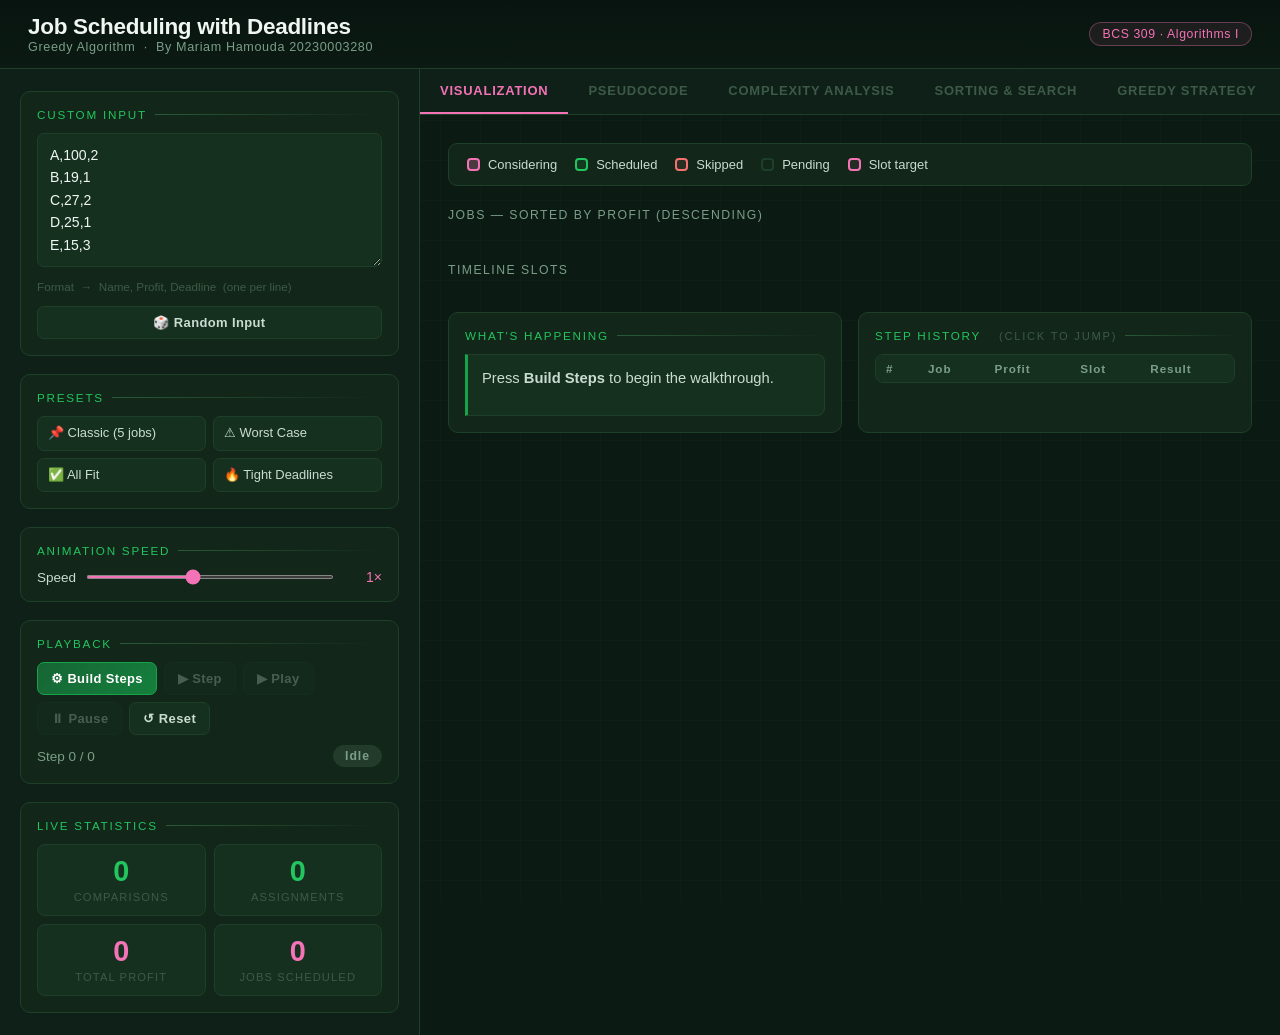
==== commit 297c473d: "Update comparison section and add random input button" ====
--- a/index.html
+++ b/index.html
@@ -27,6 +27,7 @@
     <div class="section-label">Custom Input</div>
     <textarea id="inp" rows="5" placeholder="A,100,2&#10;B,19,1&#10;C,27,2&#10;D,25,1&#10;E,15,3"></textarea>
     <div class="hint">Format &nbsp;→&nbsp; Name, Profit, Deadline &nbsp;(one per line)</div>
+    <button class="btn" onclick="randomInput()" style="margin-top:10px;width:100%;justify-content:center;">🎲 Random Input</button>
   </div>
 
   <!-- Presets -->
@@ -190,12 +191,13 @@
     <canvas id="gc" class="chart-canvas" height="250"></canvas>
 
     <div class="divider"></div>
-    <div class="tab-sub" style="margin-bottom:13px">Comparison with Other Approaches</div>
+    <div class="tab-sub" style="margin-bottom:13px">Greedy vs Binary Search &amp; Divide and Conquer</div>
     <canvas id="cc" class="chart-canvas" height="210"></canvas>
     <div class="ibox pink" style="margin-top:14px">
-      <strong>vs Brute Force O(2ⁿ):</strong> Exponential — completely impractical beyond ~20 jobs.<br>
-      <strong>vs DP O(n log n):</strong> Weighted job scheduling DP is asymptotically similar but has higher constants and more complex implementation.<br>
-      <strong>vs Union-Find Greedy O(n log n):</strong> Optimal; reduces slot lookup to near-constant time.
+      <strong>Binary Search O(log n):</strong> Divide &amp; Conquer — splits the search space in half each step. Extremely fast for lookups, but cannot solve the scheduling optimisation problem on its own.<br>
+      <strong>D&amp;C Merge Sort O(n log n):</strong> Recursively divides the array and merges sorted halves. This is exactly the kind of sort that could power Step 1 of our algorithm — stable and predictable.<br>
+      <strong>D&amp;C Quick Sort O(n log n) avg:</strong> Partitions around a pivot — fast in practice, but O(n²) worst case. Less predictable than merge sort for sorting jobs.<br>
+      <strong>Key insight:</strong> Our greedy algorithm <em>uses</em> Divide &amp; Conquer sorting (Step 1) as a subroutine, then applies greedy slot assignment (Steps 2–4). The two paradigms complement each other.
     </div>
   </div>
 
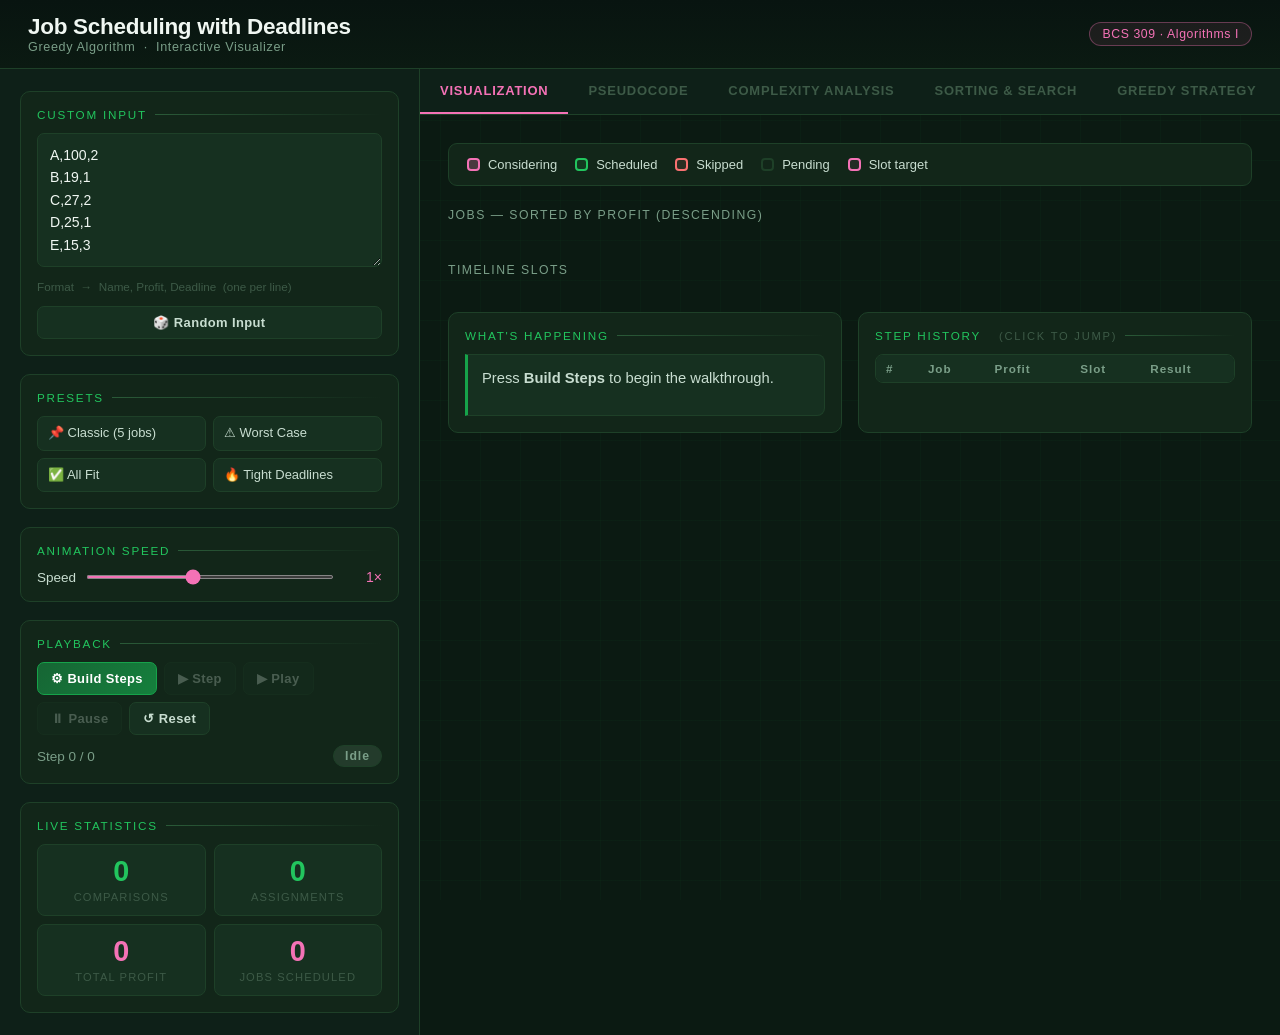
==== commit 7f9a9b24: "Rename index (3).html to index.html" ====
--- a/index.html
+++ b/index.html
@@ -4,7 +4,602 @@
 <meta charset="UTF-8">
 <meta name="viewport" content="width=device-width, initial-scale=1.0">
 <title>Job Scheduling with Deadlines</title>
-<link rel="stylesheet" href="styles.css">
+<style>
+/* ── SPARROW-INSPIRED: Deep forest green + hot pink + warm white ── */
+:root {
+  --bg:         #0b1a12;
+  --bg2:        #0e2018;
+  --bg3:        #122619;
+  --bg4:        #163020;
+  --panel:      #0e2018;
+  --border:     #1e4028;
+  --border2:    #2a5a38;
+  --green:      #1a5c32;
+  --green-hi:   #22c55e;
+  --green-mid:  #16a34a;
+  --green-soft: rgba(34,197,94,0.12);
+  --pink:       #f472b6;
+  --pink-soft:  rgba(244,114,182,0.15);
+  --pink-dim:   rgba(244,114,182,0.08);
+  --white:      #f0f7f2;
+  --white2:     #c8ddd0;
+  --white3:     #7a9e88;
+  --white4:     #3d5a47;
+  --orange:     #fb923c;
+  --red:        #f87171;
+  --yellow:     #fbbf24;
+  --mono:       Arial, sans-serif;
+  --serif:      Arial, sans-serif;
+  --radius:     10px;
+}
+
+*, *::before, *::after { margin:0; padding:0; box-sizing:border-box; }
+
+html { font-size: 18px; }
+
+body {
+  background: var(--bg);
+  color: var(--white);
+  font-family: Arial, sans-serif;
+  min-height: 100vh;
+  overflow-x: hidden;
+}
+
+/* Subtle grid texture */
+body::before {
+  content:'';
+  position:fixed; inset:0;
+  background-image:
+    linear-gradient(rgba(34,197,94,0.03) 1px, transparent 1px),
+    linear-gradient(90deg, rgba(34,197,94,0.03) 1px, transparent 1px);
+  background-size: 40px 40px;
+  pointer-events:none; z-index:0;
+}
+
+/* ── HEADER ── */
+header {
+  position: sticky; top:0; z-index:200;
+  background: linear-gradient(180deg, #081410 0%, #0b1a12 100%);
+  border-bottom: 1px solid var(--border);
+  padding: 14px 28px;
+  display: flex; align-items: center; gap: 20px;
+}
+.hdr-title {
+  font-size: 1.25rem;
+  font-weight: 700;
+  color: var(--white);
+  letter-spacing: -0.3px;
+}
+.hdr-sub {
+  font-family: Arial, sans-serif;
+  font-size: 0.7rem;
+  color: var(--white3);
+  letter-spacing: 0.05em;
+}
+.hdr-badge {
+  margin-left: auto;
+  font-family: Arial, sans-serif;
+  font-size: 0.68rem;
+  color: var(--pink);
+  border: 1px solid rgba(244,114,182,0.35);
+  background: var(--pink-dim);
+  padding: 4px 12px;
+  border-radius: 20px;
+  letter-spacing: 0.05em;
+}
+
+/* ── LAYOUT ── */
+.layout {
+  display: grid;
+  grid-template-columns: 420px 1fr;
+  min-height: calc(100vh - 53px);
+  position: relative; z-index:1;
+}
+
+/* ── LEFT PANEL ── */
+.left {
+  background: var(--panel);
+  border-right: 1px solid var(--border);
+  padding: 22px 20px;
+  display: flex; flex-direction: column; gap: 18px;
+  overflow-y: auto;
+}
+.left::-webkit-scrollbar { width: 4px; }
+.left::-webkit-scrollbar-thumb { background: var(--border2); border-radius: 4px; }
+
+.section-card {
+  background: var(--bg3);
+  border: 1px solid var(--border);
+  border-radius: var(--radius);
+  padding: 16px;
+}
+.section-label {
+  font-family: Arial, sans-serif;
+  font-size: 0.65rem;
+  letter-spacing: 0.15em;
+  text-transform: uppercase;
+  color: var(--green-hi);
+  margin-bottom: 12px;
+  display: flex; align-items: center; gap: 8px;
+}
+.section-label::after {
+  content:''; flex:1; height:1px;
+  background: linear-gradient(90deg, var(--border2), transparent);
+}
+
+textarea {
+  width: 100%;
+  background: var(--bg4);
+  border: 1px solid var(--border);
+  border-radius: 7px;
+  color: var(--white);
+  font-family: Arial, sans-serif;
+  font-size: 0.78rem;
+  line-height: 1.6;
+  padding: 10px 12px;
+  resize: vertical; outline: none;
+  transition: border-color 0.2s;
+}
+textarea:focus { border-color: var(--green-mid); }
+.hint {
+  font-family: Arial, sans-serif;
+  font-size: 0.65rem;
+  color: var(--white4);
+  margin-top: 6px;
+  line-height: 1.5;
+}
+
+/* Presets */
+.presets { display: grid; grid-template-columns: 1fr 1fr; gap: 7px; }
+.preset-btn {
+  background: var(--bg4);
+  border: 1px solid var(--border);
+  color: var(--white2);
+  font-family: Arial, sans-serif;
+  font-size: 0.72rem;
+  padding: 8px 10px;
+  border-radius: 7px;
+  cursor: pointer; text-align: left;
+  transition: all 0.18s; line-height: 1.3;
+}
+.preset-btn:hover {
+  border-color: var(--pink);
+  color: var(--pink);
+  background: var(--pink-dim);
+}
+
+/* Speed */
+.speed-row { display: flex; align-items: center; gap: 10px; }
+.speed-row label { font-family: Arial, sans-serif; font-size: 0.75rem; color: var(--white2); white-space: nowrap; }
+input[type=range] {
+  flex:1; height: 4px;
+  background: var(--bg4); border-radius: 2px;
+  outline: none; cursor: pointer;
+  accent-color: var(--pink);
+}
+.speed-val { font-family: Arial, sans-serif; font-size: 0.78rem; color: var(--pink); min-width: 38px; text-align: right; }
+
+/* Controls */
+.controls { display: flex; gap: 7px; flex-wrap: wrap; }
+.btn {
+  background: var(--bg4);
+  border: 1px solid var(--border);
+  color: var(--white2);
+  font-family: Arial, sans-serif;
+  font-size: 0.72rem;
+  font-weight: 700;
+  padding: 8px 13px;
+  border-radius: 7px;
+  cursor: pointer;
+  transition: all 0.18s;
+  display: flex; align-items: center; gap: 5px;
+  letter-spacing: 0.03em;
+}
+.btn:hover { border-color: var(--border2); color: var(--white); }
+.btn.primary {
+  background: linear-gradient(135deg, #166534, #15803d);
+  border-color: var(--green-mid);
+  color: #fff; font-weight: 700;
+}
+.btn.primary:hover { background: linear-gradient(135deg, #15803d, #16a34a); }
+.btn:disabled { opacity: 0.3; cursor: not-allowed; }
+
+.status-row {
+  display: flex; align-items: center; justify-content: space-between;
+  margin-top: 10px;
+}
+.step-counter { font-family: Arial, sans-serif; font-size: 0.75rem; color: var(--white3); }
+.status-pill {
+  font-family: Arial, sans-serif; font-size: 0.68rem; font-weight: 700;
+  padding: 3px 11px; border-radius: 20px; letter-spacing: 0.08em;
+}
+.st-idle    { background: rgba(61,90,71,0.4);  color: var(--white3); border: 1px solid var(--border); }
+.st-ready   { background: var(--pink-dim);     color: var(--pink);   border: 1px solid rgba(244,114,182,0.3); }
+.st-playing { background: var(--green-soft);   color: var(--green-hi); border: 1px solid rgba(34,197,94,0.3); }
+.st-paused  { background: rgba(251,146,60,0.1); color: var(--orange); border: 1px solid rgba(251,146,60,0.3); }
+.st-done    { background: var(--pink-soft);    color: var(--pink);   border: 1px solid rgba(244,114,182,0.35); }
+
+/* Stats grid */
+.stats-grid { display: grid; grid-template-columns: 1fr 1fr; gap: 8px; }
+.stat-box {
+  background: var(--bg4); border: 1px solid var(--border);
+  border-radius: 8px; padding: 12px; text-align: center;
+}
+.stat-val { font-family: Arial, sans-serif; font-size: 1.6rem; font-weight: 700; color: var(--green-hi); line-height: 1; }
+.stat-val.pink { color: var(--pink); }
+.stat-lbl { font-family: Arial, sans-serif; font-size: 0.62rem; color: var(--white4); margin-top: 5px; text-transform: uppercase; letter-spacing: 0.1em; }
+
+/* Step box */
+.step-box {
+  background: var(--bg4); border: 1px solid var(--border);
+  border-left: 3px solid var(--green-mid);
+  border-radius: 0 8px 8px 0;
+  padding: 12px 14px;
+  font-size: 0.82rem;
+  color: var(--white2); line-height: 1.6; min-height: 62px;
+}
+.step-box .hl    { color: var(--white);     font-weight: 700; }
+.step-box .good  { color: var(--green-hi);  font-weight: 700; }
+.step-box .bad   { color: var(--red); }
+.step-box .acc   { color: var(--pink); }
+
+/* History */
+.hist-wrap {
+  max-height: 200px; overflow-y: auto;
+  border-radius: 8px; border: 1px solid var(--border);
+}
+.hist-wrap::-webkit-scrollbar { width: 4px; }
+.hist-wrap::-webkit-scrollbar-thumb { background: var(--border2); border-radius: 3px; }
+table { width: 100%; border-collapse: collapse; font-family: Arial, sans-serif; font-size: 0.72rem; }
+th {
+  background: var(--bg4); color: var(--white3);
+  padding: 7px 10px; text-align: left; font-weight: 700;
+  position: sticky; top: 0; z-index:1;
+  font-size: 0.65rem; letter-spacing: 0.08em;
+}
+td { padding: 6px 10px; border-top: 1px solid var(--border); color: var(--white2); }
+tr.hrow:hover td { background: var(--green-soft); cursor: pointer; }
+tr.hrow.hactive td { background: var(--green-soft); color: var(--green-hi); }
+.c-sched { color: var(--green-hi) !important; }
+.c-skip  { color: var(--red) !important; }
+
+/* ── RIGHT PANEL ── */
+.right { display: flex; flex-direction: column; overflow-y: auto; }
+
+/* Tabs */
+.tabs {
+  display: flex; border-bottom: 1px solid var(--border);
+  background: var(--bg2);
+  position: sticky; top: 0; z-index: 50;
+  overflow-x: auto;
+}
+.tabs::-webkit-scrollbar { height: 0; }
+.tab {
+  padding: 14px 20px;
+  font-family: Arial, sans-serif;
+  font-size: 0.72rem;
+  font-weight: 700;
+  letter-spacing: 0.06em;
+  color: var(--white4);
+  cursor: pointer;
+  border-bottom: 2px solid transparent;
+  transition: all 0.18s; white-space: nowrap;
+  text-transform: uppercase;
+}
+.tab:hover { color: var(--white2); }
+.tab.active { color: var(--pink); border-bottom-color: var(--pink); }
+
+/* Tab content */
+.tcontent { display: none; padding: 28px; flex:1; }
+.tcontent.active { display: block; }
+
+/* ── LEGEND ── */
+.legend {
+  display: flex; gap: 18px; flex-wrap: wrap;
+  padding: 13px 18px;
+  background: var(--bg3); border: 1px solid var(--border);
+  border-radius: 9px; margin-bottom: 22px;
+}
+.leg-item { display: flex; align-items: center; gap: 8px; font-family: Arial, sans-serif; font-size: 0.72rem; color: var(--white2); }
+.leg-dot  { width: 13px; height: 13px; border-radius: 4px; border: 2px solid; }
+
+/* ── JOB CARDS ── */
+.jobs-label {
+  font-family: Arial, sans-serif; font-size: 0.68rem;
+  letter-spacing: 0.12em; text-transform: uppercase;
+  color: var(--white3); margin-bottom: 13px;
+}
+.jobs-row { display: flex; flex-wrap: wrap; gap: 11px; margin-bottom: 28px; }
+
+.job-card {
+  background: var(--bg3);
+  border: 2px solid var(--border);
+  border-radius: 10px;
+  padding: 11px 16px;
+  text-align: center; min-width: 84px;
+  transition: all 0.22s; position: relative;
+  cursor: default;
+}
+.job-card .jname {
+  font-size: 1.2rem; font-weight: 700; color: var(--white);
+  font-family: Arial, sans-serif;
+}
+.job-card .jprofit {
+  font-family: Arial, sans-serif; font-size: 0.82rem;
+  color: var(--green-hi); margin-top: 3px;
+}
+.job-card .jdl {
+  font-family: Arial, sans-serif; font-size: 0.68rem;
+  color: var(--white4); margin-top: 2px;
+}
+.job-card .rank {
+  position: absolute; top: -9px; right: -9px;
+  background: var(--green-mid); color: #fff;
+  font-family: Arial, sans-serif; font-size: 0.62rem; font-weight: 700;
+  width: 20px; height: 20px; border-radius: 50%;
+  display: flex; align-items: center; justify-content: center;
+}
+.job-card.considering {
+  border-color: var(--pink);
+  background: var(--pink-dim);
+  box-shadow: 0 0 16px rgba(244,114,182,0.25);
+  transform: scale(1.07);
+}
+.job-card.scheduled {
+  border-color: var(--green-hi);
+  background: var(--green-soft);
+}
+.job-card.skipped {
+  border-color: var(--red);
+  background: rgba(248,113,113,0.06);
+  opacity: 0.55;
+}
+
+/* ── TIMELINE ── */
+.timeline-label {
+  font-family: Arial, sans-serif; font-size: 0.68rem;
+  letter-spacing: 0.12em; text-transform: uppercase;
+  color: var(--white3); margin-bottom: 13px;
+}
+.timeline { display: flex; gap: 13px; flex-wrap: wrap; }
+
+.slot {
+  background: var(--bg3); border: 2px solid var(--border);
+  border-radius: 12px; width: 92px; height: 92px;
+  display: flex; flex-direction: column;
+  align-items: center; justify-content: center;
+  transition: all 0.28s; position: relative;
+}
+.slot .stime {
+  font-family: Arial, sans-serif; font-size: 0.65rem;
+  color: var(--white4);
+  position: absolute; bottom: 7px;
+}
+.slot .sempty { font-family: Arial, sans-serif; font-size: 0.68rem; color: var(--white4); }
+.slot .sname  { font-size: 1.3rem; font-weight: 700; font-family: Arial, sans-serif; color: var(--white); }
+.slot .sprofit { font-family: Arial, sans-serif; font-size: 0.75rem; color: var(--green-hi); }
+
+.slot.target {
+  border-color: var(--pink);
+  background: var(--pink-dim);
+  box-shadow: 0 0 18px rgba(244,114,182,0.3);
+  transform: scale(1.06);
+}
+.slot.filled { background: var(--green-soft); border-color: var(--green-mid); }
+.slot.just-filled {
+  background: rgba(34,197,94,0.2); border-color: var(--green-hi);
+  box-shadow: 0 0 22px rgba(34,197,94,0.4);
+  animation: pop 0.45s ease;
+}
+@keyframes pop { 0%{transform:scale(1.12)} 100%{transform:scale(1)} }
+
+/* ── PSEUDOCODE ── */
+.pseudo-wrap {
+  background: var(--bg3); border: 1px solid var(--border);
+  border-radius: 9px;
+  max-height: 440px; overflow-y: auto; overflow-x: visible;
+  position: relative;
+}
+.pseudo-wrap::-webkit-scrollbar { width: 4px; }
+.pseudo-wrap::-webkit-scrollbar-thumb { background: var(--border2); border-radius: 3px; }
+
+.pline {
+  display: flex; align-items: flex-start; gap: 0;
+  padding: 6px 18px;
+  border-left: 3px solid transparent;
+  transition: background 0.18s; position: relative;
+  cursor: default;
+}
+.pline:hover { background: rgba(34,197,94,0.04); }
+.pline.active {
+  background: rgba(244,114,182,0.08);
+  border-left-color: var(--pink);
+}
+.pnum {
+  font-family: Arial, sans-serif; font-size: 0.72rem;
+  color: var(--white4); width: 30px; flex-shrink: 0;
+  user-select: none; padding-top: 2px;
+}
+.pcode {
+  font-family: Arial, sans-serif; font-size: 0.78rem;
+  color: var(--white); white-space: pre; line-height: 1.8;
+}
+.pcode .kw { color: var(--pink); }
+.pcode .cm { color: var(--white4); font-style: italic; }
+.pcode .fn { color: var(--green-hi); }
+.pcode .num { color: var(--yellow); }
+
+.ptip {
+  display: none;
+  position: absolute;
+  left: 30px;
+  top: calc(100% + 4px);
+  z-index: 300;
+  background: var(--bg4);
+  border: 1px solid var(--pink);
+  border-radius: 8px;
+  padding: 10px 14px;
+  font-family: Arial, sans-serif;
+  font-size: 0.78rem;
+  color: var(--white2);
+  width: 340px;
+  max-width: calc(100vw - 60px);
+  line-height: 1.6;
+  box-shadow: 0 8px 28px rgba(0,0,0,0.7);
+  pointer-events: none;
+}
+.ptip::before {
+  content: '';
+  position: absolute;
+  top: -6px; left: 20px;
+  width: 10px; height: 10px;
+  background: var(--bg4);
+  border-left: 1px solid var(--pink);
+  border-top: 1px solid var(--pink);
+  transform: rotate(45deg);
+}
+.pline:hover .ptip { display: block; }
+
+/* Viz tab bottom two-column grid */
+.viz-bottom-grid {
+  display: grid;
+  grid-template-columns: 1fr 1fr;
+  gap: 16px;
+  margin-top: 22px;
+}
+@media (max-width: 1100px) {
+  .viz-bottom-grid { grid-template-columns: 1fr; }
+}
+
+/* ── SECTION TITLES (tab h2/h3) ── */
+.tab-heading {
+  font-size: 1.3rem; font-weight: 700; color: var(--white);
+  margin-bottom: 6px; letter-spacing: -0.2px;
+}
+.tab-sub {
+  font-family: Arial, sans-serif; font-size: 0.72rem;
+  color: var(--white3); margin-bottom: 22px; letter-spacing: 0.04em;
+}
+
+/* Info boxes */
+.ibox {
+  border-radius: 0 9px 9px 0;
+  padding: 14px 16px; margin: 13px 0;
+  font-size: 0.85rem; line-height: 1.65; color: var(--white2);
+}
+.ibox.green  { border-left: 3px solid var(--green-hi); background: var(--green-soft); }
+.ibox.pink   { border-left: 3px solid var(--pink);     background: var(--pink-dim); }
+.ibox.orange { border-left: 3px solid var(--orange);   background: rgba(251,146,60,0.08); }
+.ibox.red    { border-left: 3px solid var(--red);      background: rgba(248,113,113,0.06); }
+.ibox strong { color: var(--white); font-weight: 700; }
+
+/* Complexity cards */
+.cplx-row { display: grid; grid-template-columns: repeat(3,1fr); gap: 12px; margin: 18px 0; }
+.cplx-card {
+  background: var(--bg3); border: 1px solid var(--border);
+  border-radius: 9px; padding: 16px; text-align: center;
+}
+.cplx-case { font-family: Arial, sans-serif; font-size: 0.62rem; text-transform: uppercase; letter-spacing: 0.12em; color: var(--white4); }
+.cplx-val  { font-family: Arial, sans-serif; font-size: 1rem; font-weight: 700; margin: 8px 0 5px; }
+.cplx-desc { font-size: 0.75rem; color: var(--white3); line-height: 1.4; }
+.best  .cplx-val { color: var(--green-hi); }
+.avg   .cplx-val { color: var(--orange); }
+.worst .cplx-val { color: var(--red); }
+
+/* Growth chart controls */
+.gctrls {
+  display: flex; align-items: center; gap: 14px; margin-bottom: 13px; flex-wrap: wrap;
+}
+.gctrls label { font-family: Arial, sans-serif; font-size: 0.75rem; color: var(--white2); display: flex; align-items: center; gap: 5px; }
+.gctrls input[type=range] { width: 140px; }
+
+/* Canvas */
+.chart-canvas {
+  background: var(--bg3); border: 1px solid var(--border);
+  border-radius: 9px; width: 100%; display: block;
+}
+
+/* Greedy vis */
+.gchoice-wrap { background: var(--bg3); border: 1px solid var(--border); border-radius: 9px; padding: 16px; margin: 14px 0; }
+.gchoice {
+  display: flex; align-items: center; gap: 12px;
+  padding: 9px 0; border-bottom: 1px solid var(--border);
+  font-size: 0.83rem;
+}
+.gchoice:last-child { border-bottom: none; }
+.gname  { font-size: 1.05rem; font-weight: 700; font-family: Arial, sans-serif; min-width: 26px; }
+.ginfo  { font-family: Arial, sans-serif; font-size: 0.72rem; color: var(--white3); flex: 1; }
+.garrow { color: var(--pink); font-size: 1.1rem; }
+.gtag {
+  font-family: Arial, sans-serif; font-size: 0.68rem; font-weight: 700;
+  padding: 3px 9px; border-radius: 5px; white-space: nowrap;
+}
+.gt-ok  { background: var(--green-soft); color: var(--green-hi); border: 1px solid rgba(34,197,94,0.3); }
+.gt-bad { background: rgba(248,113,113,0.1); color: var(--red); border: 1px solid rgba(248,113,113,0.3); }
+.gt-warn{ background: rgba(251,146,60,0.1); color: var(--orange); border: 1px solid rgba(251,146,60,0.3); }
+
+/* Key concepts grid */
+.kc-grid { display: grid; grid-template-columns: 1fr 1fr; gap: 13px; margin: 14px 0; }
+.kc {
+  background: var(--bg3); border: 1px solid var(--border);
+  border-radius: 9px; padding: 15px;
+}
+.kc h4 { font-size: 0.85rem; font-weight: 700; color: var(--pink); margin-bottom: 7px; }
+.kc p  { font-size: 0.8rem; color: var(--white2); line-height: 1.55; }
+
+/* Collapsible */
+.coll-hdr {
+  display: flex; align-items: center; justify-content: space-between;
+  cursor: pointer; padding: 13px 16px;
+  background: var(--bg3); border: 1px solid var(--border);
+  border-radius: 9px; margin-bottom: 4px; transition: background 0.18s;
+}
+.coll-hdr:hover { background: var(--bg4); }
+.coll-hdr h3 { font-size: 0.9rem; color: var(--white2); font-weight: 600; }
+.coll-arr { color: var(--white4); font-size: 0.8rem; transition: transform 0.2s; }
+.coll-arr.open { transform: rotate(180deg); }
+.coll-body {
+  display: none; background: var(--bg3);
+  border: 1px solid var(--border); border-top: none;
+  border-radius: 0 0 9px 9px;
+  padding: 16px 18px; margin-bottom: 13px;
+  font-size: 0.84rem; color: var(--white2); line-height: 1.7;
+}
+.coll-body.open { display: block; }
+
+/* Worked steps */
+.ws { display: flex; gap: 13px; padding: 11px 0; border-bottom: 1px solid var(--border); }
+.ws:last-child { border-bottom: none; }
+.ws-n {
+  background: var(--green-mid); color: #fff;
+  font-family: Arial, sans-serif; font-size: 0.68rem; font-weight: 700;
+  width: 22px; height: 22px; border-radius: 50%;
+  display: flex; align-items: center; justify-content: center;
+  flex-shrink: 0; margin-top: 2px;
+}
+.ws p { font-size: 0.83rem; color: var(--white2); line-height: 1.6; }
+
+/* Sort canvas label */
+.cvs-lbl {
+  font-family: Arial, sans-serif; font-size: 0.72rem;
+  color: var(--white3); margin: 10px 0 5px;
+}
+
+/* Divider */
+.divider {
+  height: 1px; background: var(--border);
+  margin: 22px 0;
+}
+
+/* Responsive */
+@media (max-width: 980px) {
+  .layout { grid-template-columns: 1fr; }
+  .left { border-right: none; border-bottom: 1px solid var(--border); }
+  .kc-grid { grid-template-columns: 1fr; }
+  .cplx-row { grid-template-columns: 1fr; }
+}
+
+</style>
 </head>
 <body>
 
@@ -12,7 +607,7 @@
 <header>
   <div>
     <div class="hdr-title">Job Scheduling with Deadlines</div>
-    <div class="hdr-sub">Greedy Algorithm &nbsp;·&nbsp; By Mariam Hamouda 20230003280 </div>
+    <div class="hdr-sub">Greedy Algorithm &nbsp;·&nbsp; Interactive Visualizer</div>
   </div>
   <div class="hdr-badge">BCS 309 · Algorithms I</div>
 </header>
@@ -336,6 +931,657 @@
 </div><!-- /right -->
 </div><!-- /layout -->
 
-<script src="script.js"></script>
+<script>
+/* ============================================================
+   DATA
+============================================================ */
+const PRESETS = [
+  [{name:'A',profit:100,deadline:2},{name:'B',profit:19,deadline:1},
+   {name:'C',profit:27,deadline:2},{name:'D',profit:25,deadline:1},{name:'E',profit:15,deadline:3}],
+  [{name:'A',profit:90,deadline:4},{name:'B',profit:75,deadline:4},
+   {name:'C',profit:60,deadline:4},{name:'D',profit:50,deadline:4},
+   {name:'E',profit:40,deadline:4},{name:'F',profit:25,deadline:4}],
+  [{name:'A',profit:50,deadline:1},{name:'B',profit:40,deadline:2},
+   {name:'C',profit:30,deadline:3},{name:'D',profit:20,deadline:4}],
+  [{name:'A',profit:80,deadline:1},{name:'B',profit:70,deadline:1},
+   {name:'C',profit:60,deadline:2},{name:'D',profit:55,deadline:1},
+   {name:'E',profit:45,deadline:2},{name:'F',profit:35,deadline:3}],
+];
+
+let jobs=[], steps=[], cur=-1, playing=false, pt=null, spd=1;
+let sortSteps=[], sortCur=0, sortTmr=null, searchTmr=null;
+
+
+/* ============================================================
+   INIT
+============================================================ */
+window.onload = () => {
+  loadPreset(0);
+  buildPseudo();
+  buildGreedyChoices();
+  buildCounterEx();
+  buildWorked();
+  setTimeout(()=>{ drawGrowth(); drawCompare(); buildNoSortDemo(); }, 100);
+};
+
+function loadPreset(i) {
+  jobs = JSON.parse(JSON.stringify(PRESETS[i]));
+  document.getElementById('inp').value = jobs.map(j=>`${j.name},${j.profit},${j.deadline}`).join('\n');
+  resetAll();
+  buildSortSteps(jobs);  // show unsorted state immediately
+}
+
+function parseInput() {
+  return document.getElementById('inp').value.trim().split('\n')
+    .map(l => { const p=l.split(',').map(s=>s.trim()); return p.length>=3?{name:p[0],profit:+p[1],deadline:+p[2]}:null; })
+    .filter(j=>j&&!isNaN(j.profit)&&!isNaN(j.deadline));
+}
+
+function randomInput() {
+  const names = 'ABCDEFGHIJKLMNOPQRSTUVWXYZ';
+  const count = Math.floor(Math.random() * 5) + 4; // 4–8 jobs
+  const maxDeadline = Math.floor(Math.random() * 3) + 3; // deadline range 3–5
+  const jobs = [];
+  for (let i = 0; i < count; i++) {
+    const name = names[i];
+    const profit = Math.floor(Math.random() * 91) + 10; // profit 10–100
+    const deadline = Math.floor(Math.random() * maxDeadline) + 1; // deadline 1–maxDeadline
+    jobs.push(`${name},${profit},${deadline}`);
+  }
+  document.getElementById('inp').value = jobs.join('\n');
+  resetAll();
+  buildSortSteps(parseInput());
+}
+
+/* ============================================================
+   ALGORITHM
+============================================================ */
+function runAlgo(jl) {
+  const sorted = [...jl].sort((a,b)=>b.profit-a.profit);
+  const maxD = Math.max(...sorted.map(j=>j.deadline));
+  const slots = new Array(maxD+1).fill(null);
+  const st=[]; let comp=0, asgn=0;
+
+  st.push({type:'sort', sorted:sorted.map(j=>({...j})),
+    msg:`<span class="hl">Sort complete.</span> Order: ${sorted.map(j=>`<span class="good">${j.name}($${j.profit})</span>`).join(', ')}`,
+    pl:1, comp, asgn, slots:[...slots]});
+  st.push({type:'init', maxD,
+    msg:`<span class="hl">Initialise</span> ${maxD} empty time slot${maxD>1?'s':''}.`,
+    pl:3, comp, asgn, slots:[...slots]});
+
+  for (let i=0; i<sorted.length; i++) {
+    const job=sorted[i];
+    st.push({type:'consider', ji:i, job:{...job},
+      msg:`<span class="acc">Considering Job ${job.name}</span> — profit <span class="good">$${job.profit}</span>, deadline <span class="hl">T${job.deadline}</span>. Searching for latest free slot ≤ T${job.deadline}.`,
+      pl:4, comp, asgn, slots:[...slots]});
+
+    let placed=false;
+    for (let t=job.deadline; t>=1; t--) {
+      comp++;
+      st.push({type:'check', ji:i, job:{...job}, t, free:slots[t]===null,
+        msg:`Check slot T${t}: ${slots[t]===null?`<span class="good">FREE ✓</span>`:`<span class="bad">Occupied by Job ${slots[t].name}</span>`}`,
+        pl:5, comp, asgn, slots:[...slots]});
+      if (!slots[t]) {
+        asgn++; slots[t]=job;
+        st.push({type:'assign', ji:i, job:{...job}, t,
+          msg:`<span class="good">✓ Job ${job.name} → slot T${t}!</span> Profit <span class="acc">$${job.profit}</span> earned.`,
+          pl:6, comp, asgn, slots:[...slots]});
+        placed=true; break;
+      }
+    }
+    if (!placed) st.push({type:'skip', ji:i, job:{...job},
+      msg:`<span class="bad">✗ Job ${job.name} skipped</span> — no free slot before deadline T${job.deadline}.`,
+      pl:8, comp, asgn, slots:[...slots]});
+  }
+
+  const totalP=slots.reduce((s,j)=>s+(j?j.profit:0),0);
+  const totalS=slots.filter(Boolean).length;
+  st.push({type:'done', slots:[...slots], totalP, totalS,
+    msg:`<span class="acc">Done!</span> Scheduled <span class="good">${totalS} jobs</span>, total profit <span class="good">$${totalP}</span>.`,
+    pl:9, comp, asgn});
+
+  return {st, sorted, maxD};
+}
+
+/* ============================================================
+   BUILD & RENDER
+============================================================ */
+function buildSteps() {
+  jobs = parseInput();
+  if (!jobs.length) { alert('Enter at least one valid job.'); return; }
+  resetState();
+  const r = runAlgo(jobs);
+  steps=r.st;
+  renderInit(r.sorted, r.maxD);
+  setStatus('ready');
+  updSC();
+  document.getElementById('btn-step').disabled=false;
+  document.getElementById('btn-play').disabled=false;
+  document.getElementById('exp').innerHTML='Steps ready. Press <strong>Step</strong> or <strong>Play</strong>.';
+  buildSortSteps(jobs);  // pass original unsorted order so animation starts unsorted
+  buildNoSortDemo();
+}
+
+function renderInit(sorted, maxD) {
+  // Job cards
+  const jr=document.getElementById('jobs-row'); jr.innerHTML='';
+  sorted.forEach((j,i)=>{
+    const d=document.createElement('div'); d.className='job-card'; d.id=`jc-${i}`;
+    d.innerHTML=`<div class="rank">${i+1}</div><div class="jname">${j.name}</div><div class="jprofit">$${j.profit}</div><div class="jdl">d = T${j.deadline}</div>`;
+    jr.appendChild(d);
+  });
+  // Timeline
+  const tl=document.getElementById('tline'); tl.innerHTML='';
+  for (let t=1; t<=maxD; t++) {
+    const s=document.createElement('div'); s.className='slot'; s.id=`slot-${t}`;
+    s.innerHTML=`<span class="sempty">Empty</span><span class="stime">T${t}</span>`;
+    tl.appendChild(s);
+  }
+}
+
+function applyStep(s) {
+  hlPseudo(s.pl);
+  document.getElementById('s-comp').textContent=s.comp;
+  document.getElementById('s-asgn').textContent=s.asgn;
+  document.getElementById('exp').innerHTML=s.msg;
+
+  document.querySelectorAll('.job-card').forEach(c=>c.classList.remove('considering','skipped'));
+
+  if (s.slots) renderSlots(s.slots);
+
+  if (s.type==='consider'||s.type==='check') {
+    document.getElementById(`jc-${s.ji}`)?.classList.add('considering');
+    if (s.type==='check'&&s.free) document.getElementById(`slot-${s.t}`)?.classList.add('target');
+  }
+  if (s.type==='assign') {
+    document.getElementById(`jc-${s.ji}`)?.classList.add('scheduled');
+    const se=document.getElementById(`slot-${s.t}`);
+    if (se) { se.classList.add('just-filled'); setTimeout(()=>se.classList.remove('just-filled'),550); }
+  }
+  if (s.type==='skip')  document.getElementById(`jc-${s.ji}`)?.classList.add('skipped');
+  if (s.type==='done') {
+    document.getElementById('s-prof').textContent=s.totalP;
+    document.getElementById('s-sched').textContent=s.totalS;
+  }
+  addHist(s);
+}
+
+function renderSlots(slots) {
+  for (let t=1; t<slots.length; t++) {
+    const el=document.getElementById(`slot-${t}`); if (!el) continue;
+    el.classList.remove('target','filled');
+    if (slots[t]) {
+      el.classList.add('filled');
+      el.innerHTML=`<div class="sname">${slots[t].name}</div><div class="sprofit">$${slots[t].profit}</div><span class="stime">T${t}</span>`;
+    } else {
+      el.innerHTML=`<span class="sempty">Empty</span><span class="stime">T${t}</span>`;
+    }
+  }
+}
+
+/* ============================================================
+   PLAYBACK
+============================================================ */
+function stepFwd() {
+  if (cur<steps.length-1) {
+    cur++; applyStep(steps[cur]); updSC();
+    if (cur===steps.length-1) { pauseAnim(); setStatus('done'); document.getElementById('btn-play').disabled=true; document.getElementById('btn-step').disabled=true; }
+  }
+}
+function playAnim() {
+  if (cur>=steps.length-1) return;
+  playing=true; setStatus('playing');
+  document.getElementById('btn-play').disabled=true;
+  document.getElementById('btn-pause').disabled=false;
+  document.getElementById('btn-step').disabled=true;
+  sched();
+}
+function sched() {
+  if (!playing) return;
+  pt=setTimeout(()=>{ if (!playing) return; stepFwd(); if (cur<steps.length-1) sched(); else { playing=false; setStatus('done'); document.getElementById('btn-pause').disabled=true; } }, 900/spd);
+}
+function pauseAnim() {
+  playing=false; clearTimeout(pt); setStatus('paused');
+  document.getElementById('btn-play').disabled=false;
+  document.getElementById('btn-pause').disabled=true;
+  document.getElementById('btn-step').disabled=false;
+}
+function resetAll() {
+  resetState();
+  document.getElementById('jobs-row').innerHTML='';
+  document.getElementById('tline').innerHTML='';
+  document.getElementById('exp').innerHTML='Press <strong>Build Steps</strong> to begin the walkthrough.';
+  document.getElementById('btn-step').disabled=true;
+  document.getElementById('btn-play').disabled=true;
+  document.getElementById('btn-pause').disabled=true;
+  setStatus('idle');
+}
+function resetState() {
+  clearTimeout(pt); playing=false; steps=[]; cur=-1;
+  ['s-comp','s-asgn','s-prof','s-sched'].forEach(id=>document.getElementById(id).textContent='0');
+  document.getElementById('hist-body').innerHTML='';
+  updSC(); hlPseudo(-1);
+}
+function updSC() { document.getElementById('sc').textContent=`Step ${Math.max(0,cur+1)} / ${steps.length}`; }
+function setStatus(s) {
+  const el=document.getElementById('status');
+  el.className='status-pill st-'+s;
+  el.textContent=s[0].toUpperCase()+s.slice(1);
+}
+function updSpd() {
+  const v=+document.getElementById('spd').value;
+  spd=v/4;
+  document.getElementById('spd-lbl').textContent=(v/4).toFixed(2)+'×';
+}
+
+/* ============================================================
+   HISTORY
+============================================================ */
+function addHist(s) {
+  if (!['assign','skip','done'].includes(s.type)) return;
+  const body=document.getElementById('hist-body');
+  const tr=document.createElement('tr'); tr.className='hrow';
+  const idx=cur;
+  tr.onclick=()=>jumpTo(idx);
+  if (s.type==='assign')
+    tr.innerHTML=`<td>${cur+1}</td><td>${s.job.name}</td><td>$${s.job.profit}</td><td>T${s.t}</td><td class="c-sched">✓ Scheduled</td>`;
+  else if (s.type==='skip')
+    tr.innerHTML=`<td>${cur+1}</td><td>${s.job.name}</td><td>$${s.job.profit}</td><td>—</td><td class="c-skip">✗ Skipped</td>`;
+  else
+    tr.innerHTML=`<td colspan="5" style="color:var(--pink);text-align:center">✓ Done — Total Profit $${s.totalP}</td>`;
+  if (body.rows.length>=25) body.deleteRow(0);
+  body.appendChild(tr);
+  document.querySelector('.hist-wrap').scrollTop=9999;
+}
+function jumpTo(idx) {
+  pauseAnim(); resetState();
+  jobs=parseInput(); const r=runAlgo(jobs); steps=r.st;
+  renderInit(r.sorted,r.maxD); cur=-1;
+  for (let i=0;i<=idx;i++){cur=i;applyStep(steps[i]);}
+  updSC(); setStatus('paused');
+  document.getElementById('btn-step').disabled=cur>=steps.length-1;
+  document.getElementById('btn-play').disabled=cur>=steps.length-1;
+}
+
+/* ============================================================
+   TABS
+============================================================ */
+function showTab(name,el) {
+  document.querySelectorAll('.tab').forEach(t=>t.classList.remove('active'));
+  document.querySelectorAll('.tcontent').forEach(c=>c.classList.remove('active'));
+  el.classList.add('active');
+  document.getElementById('tab-'+name).classList.add('active');
+  if (name==='cplx') { setTimeout(()=>{drawGrowth();drawCompare();},50); }
+  if (name==='sort')  { buildNoSortDemo(); }
+}
+
+/* ============================================================
+   PSEUDOCODE
+============================================================ */
+const PCODE=[
+  {c:'SORT jobs by profit (descending)',t:'Sort all n jobs in O(n log n). We must process highest-profit jobs first for the greedy choice to be correct.'},
+  {c:'maxD ← max deadline of all jobs',t:'Determine the largest deadline to size our slots array.'},
+  {c:'slots[1 .. maxD] ← empty',t:'Initialise the schedule array — one slot per time unit, all free.'},
+  {c:'FOR each job j (in sorted order):',t:'Greedy loop — visit jobs from highest to lowest profit.'},
+  {c:'    FOR t ← j.deadline DOWNTO 1:',t:'Scan backwards from deadline. "Latest first" preserves early slots for tight-deadline jobs.'},
+  {c:'        IF slots[t] is empty THEN',t:'O(1) array check. If free, we can assign here.'},
+  {c:'            slots[t] ← j  // assign + break',t:'Assign job j to slot t. Mark slot as occupied and move to next job.'},
+  {c:'        END IF',t:''},
+  {c:'    // if no slot found → job skipped',t:'If the inner loop finishes with no free slot found, this job is infeasible and is silently skipped.'},
+  {c:'END FOR',t:'All jobs processed. Schedule is complete.'},
+  {c:'RETURN slots  // optimal schedule',t:'Return the filled slots. Total profit = sum of profits of all assigned jobs.'},
+];
+function buildPseudo() {
+  document.getElementById('pseudo').innerHTML=PCODE.map((l,i)=>`
+    <div class="pline" id="pl-${i}">
+      <span class="pnum">${String(i+1).padStart(2,' ')}</span>
+      <span class="pcode">${fmtP(l.c)}</span>
+      ${l.t?`<div class="ptip">${l.t}</div>`:''}
+    </div>`).join('');
+}
+function fmtP(c){
+  return c.replace(/\b(SORT|FOR|IF|THEN|END|RETURN|DOWNTO|each)\b/g,'<span class="kw">$1</span>')
+          .replace(/\/\/.*/g,'<span class="cm">$&</span>');
+}
+function hlPseudo(i){
+  document.querySelectorAll('.pline').forEach(e=>e.classList.remove('active'));
+  if (i>=0){const e=document.getElementById(`pl-${i}`);if(e){e.classList.add('active');e.scrollIntoView({block:'nearest',behavior:'smooth'});}}
+}
+
+/* ============================================================
+   GROWTH CHARTS
+============================================================ */
+function drawGrowth(){
+  const canvas=document.getElementById('gc'); if(!canvas)return;
+  const ctx=canvas.getContext('2d');
+  canvas.width=canvas.offsetWidth||640; canvas.height=260;
+  const W=canvas.width,H=canvas.height;
+  const PAD={t:24,r:80,b:44,l:60};
+  const maxN=+document.getElementById('gn').value;
+  document.getElementById('gn-lbl').textContent=maxN;
+  const ns=[...Array(maxN)].map((_,i)=>i+1);
+  ctx.clearRect(0,0,W,H);
+  ctx.fillStyle='#122619'; ctx.fillRect(0,0,W,H);
+
+  const showN2=document.getElementById('cb-n2').checked;
+  const showNL=document.getElementById('cb-nl').checked;
+  const showN =document.getElementById('cb-n').checked;
+
+  // Always scale to the largest visible curve so all lines fit
+  let maxV = 1;
+  if(showN)  maxV = Math.max(maxV, maxN);
+  if(showNL) maxV = Math.max(maxV, maxN * Math.log2(Math.max(maxN,2)));
+  if(showN2) maxV = Math.max(maxV, maxN * maxN);
+
+  const xS=n=>PAD.l+(n-1)/Math.max(maxN-1,1)*(W-PAD.l-PAD.r);
+  const yS=v=>H-PAD.b-Math.min(v/maxV,1)*(H-PAD.t-PAD.b);
+
+  // Grid lines + y labels
+  ctx.strokeStyle='#1e4028'; ctx.lineWidth=1;
+  for(let i=0;i<=5;i++){
+    const y=H-PAD.b-i/5*(H-PAD.t-PAD.b);
+    ctx.beginPath();ctx.moveTo(PAD.l,y);ctx.lineTo(W-PAD.r,y);ctx.stroke();
+    ctx.fillStyle='#3d5a47';ctx.font='10px Arial, sans-serif';ctx.textAlign='right';
+    ctx.fillText(Math.round(maxV*i/5),PAD.l-5,y+3);
+  }
+
+  function line(vals,color,lbl){
+    ctx.beginPath();ctx.strokeStyle=color;ctx.lineWidth=2.5;
+    ns.forEach((n,i)=>{const x=xS(n),y=yS(vals[i]);i===0?ctx.moveTo(x,y):ctx.lineTo(x,y);});
+    ctx.stroke();
+    // Label at the rightmost point
+    const lastY=yS(vals[maxN-1]);
+    ctx.fillStyle=color;ctx.font='bold 11px Arial, sans-serif';ctx.textAlign='left';
+    ctx.fillText(lbl,W-PAD.r+4,Math.min(Math.max(lastY,PAD.t+8),H-PAD.b-4));
+  }
+
+  if(showN)  line(ns.map(n=>n),                          '#22c55e','n');
+  if(showNL) line(ns.map(n=>n*Math.log2(Math.max(n,2))), '#f472b6','n log n');
+  if(showN2) line(ns.map(n=>n*n),                        '#f87171','n²');
+
+  // x-axis labels
+  ctx.fillStyle='#7a9e88';ctx.font='11px Arial, sans-serif';ctx.textAlign='center';
+  for(let n=1;n<=maxN;n+=Math.max(1,Math.floor(maxN/8)))
+    ctx.fillText(n,xS(n),H-PAD.b+14);
+  ctx.save();ctx.translate(13,H/2);ctx.rotate(-Math.PI/2);
+  ctx.fillText('operations',0,0);ctx.restore();
+  ctx.fillText('n (input size)',W/2,H-4);
+}
+function drawCompare(){
+  const canvas=document.getElementById('cc');if(!canvas)return;
+  const ctx=canvas.getContext('2d');
+  canvas.width=canvas.offsetWidth||640;canvas.height=240;
+  const W=canvas.width,H=canvas.height;
+  const PAD={t:24,r:210,b:44,l:60};
+  ctx.clearRect(0,0,W,H);ctx.fillStyle='#122619';ctx.fillRect(0,0,W,H);
+  const maxN=20;const ns=[...Array(maxN)].map((_,i)=>i+1);
+
+  // Use realistic operation counts with multipliers that visually separate the curves
+  const algs=[
+    {lbl:'Greedy Scheduling O(n²)',      vals:ns.map(n=>n*n),                              col:'#f87171'},
+    {lbl:'D&C Merge Sort O(n log n)',    vals:ns.map(n=>n*Math.log2(Math.max(n,2))*2.5),   col:'#fbbf24'},
+    {lbl:'Greedy + Union-Find O(n log n)',vals:ns.map(n=>n*Math.log2(Math.max(n,2))*1.5),  col:'#86efac'},
+    {lbl:'D&C Quick Sort O(n log n) avg',vals:ns.map(n=>n*Math.log2(Math.max(n,2))*1.0),  col:'#fb923c'},
+    {lbl:'Binary Search O(log n)',        vals:ns.map(n=>Math.log2(Math.max(n,2))*3),       col:'#f472b6'},
+  ];
+
+  const maxV = maxN * maxN; // n² at maxN is the ceiling
+  const xS=n=>PAD.l+(n-1)/(maxN-1)*(W-PAD.l-PAD.r);
+  const yS=v=>H-PAD.b-Math.min(v/maxV,1)*(H-PAD.t-PAD.b);
+
+  // Grid lines + y-axis labels
+  ctx.strokeStyle='#1e4028';ctx.lineWidth=1;
+  for(let i=0;i<=4;i++){
+    const y=H-PAD.b-i/4*(H-PAD.t-PAD.b);
+    ctx.beginPath();ctx.moveTo(PAD.l,y);ctx.lineTo(W-PAD.r,y);ctx.stroke();
+    ctx.fillStyle='#3d5a47';ctx.font='10px Arial, sans-serif';ctx.textAlign='right';
+    ctx.fillText(Math.round(maxV*i/4),PAD.l-5,y+3);
+  }
+
+  // Draw curves
+  algs.forEach(a=>{
+    ctx.beginPath();ctx.strokeStyle=a.col;ctx.lineWidth=2.5;
+    ns.forEach((n,i)=>{const x=xS(n),y=yS(a.vals[i]);i===0?ctx.moveTo(x,y):ctx.lineTo(x,y);});
+    ctx.stroke();
+  });
+
+  // Legend
+  algs.forEach((a,i)=>{
+    const lx=W-PAD.r+10,ly=24+i*36;
+    ctx.fillStyle=a.col;ctx.fillRect(lx,ly,18,3);
+    ctx.font='11px Arial, sans-serif';ctx.textAlign='left';ctx.fillStyle=a.col;
+    ctx.fillText(a.lbl,lx+24,ly+4);
+  });
+
+  // Axis labels
+  ctx.fillStyle='#7a9e88';ctx.font='11px Arial, sans-serif';ctx.textAlign='center';
+  for(let n=1;n<=maxN;n+=Math.max(1,Math.floor(maxN/8)))
+    ctx.fillText(n,xS(n),H-PAD.b+14);
+  ctx.fillText('n (number of jobs)',W/2,H-4);
+  ctx.save();ctx.translate(13,H/2);ctx.rotate(-Math.PI/2);
+  ctx.fillText('operations',0,0);ctx.restore();
+}
+
+/* ============================================================
+   SORT VIZ
+============================================================ */
+function buildSortSteps(preloaded){
+  const arr=(preloaded||parseInput()||PRESETS[0]).map(j=>({...j}));
+  sortSteps=[{arr:arr.map(x=>({...x})),ci:[-1,-1],sw:false,msg:'Original unsorted order.'}];
+  const a=[...arr];
+  for(let i=0;i<a.length-1;i++)
+    for(let j=0;j<a.length-i-1;j++){
+      sortSteps.push({arr:a.map(x=>({...x})),ci:[j,j+1],sw:false,msg:`Comparing ${a[j].name}($${a[j].profit}) vs ${a[j+1].name}($${a[j+1].profit})`});
+      if(a[j].profit<a[j+1].profit){[a[j],a[j+1]]=[a[j+1],a[j]];sortSteps.push({arr:a.map(x=>({...x})),ci:[j,j+1],sw:true,msg:`Swap → ${a[j].name} moves left (higher profit)`});}
+    }
+  sortSteps.push({arr:a.map(x=>({...x})),ci:[-1,-1],sw:false,msg:`Sorted! Order: ${a.map(x=>x.name+'($'+x.profit+')').join(' > ')}`});
+  sortCur=0; drawSortFrame(sortSteps[0]); updSortSC();
+}
+function updSortSC(){
+  const el=document.getElementById('sort-sc'); if(!el)return;
+  el.textContent=`Step ${sortCur} / ${sortSteps.length-1}`;
+}
+function drawSortFrame(state){
+  const canvas=document.getElementById('sc-cvs');if(!canvas)return;
+  const ctx=canvas.getContext('2d');
+  canvas.width=canvas.offsetWidth||640;canvas.height=190;
+  const W=canvas.width,H=canvas.height;
+  ctx.clearRect(0,0,W,H);ctx.fillStyle='#122619';ctx.fillRect(0,0,W,H);
+  const arr=state.arr,maxP=Math.max(...arr.map(a=>a.profit));
+  const bw=Math.min(58,(W-40)/arr.length-8);
+  const tot=arr.length*(bw+8)-8,sx=(W-tot)/2;
+  arr.forEach((j,i)=>{
+    const h=(j.profit/maxP)*140,x=sx+i*(bw+8),y=H-36-h;
+    let col=state.ci.includes(i)?(state.sw?'#22c55e':'#f472b6'):'#163020';
+    ctx.fillStyle=col;
+    ctx.beginPath();if(ctx.roundRect)ctx.roundRect(x,y,bw,h,4);else ctx.rect(x,y,bw,h);ctx.fill();
+    ctx.fillStyle='#f0f7f2';ctx.font='bold 14px Arial, sans-serif';ctx.textAlign='center';
+    ctx.fillText(j.name,x+bw/2,y-6);
+    ctx.fillStyle='#7a9e88';ctx.font='11px Arial, sans-serif';
+    ctx.fillText('$'+j.profit,x+bw/2,H-22);
+    ctx.fillStyle='#3d5a47';ctx.font='10px Arial, sans-serif';
+    ctx.fillText('d='+j.deadline,x+bw/2,H-10);
+  });
+  document.getElementById('sort-box').textContent=state.msg;
+}
+function animSort(){
+  clearInterval(sortTmr);
+  if(sortCur>=sortSteps.length-1){ sortCur=0; }
+  sortTmr=setInterval(()=>{
+    if(sortCur>=sortSteps.length){clearInterval(sortTmr);return;}
+    drawSortFrame(sortSteps[sortCur++]); updSortSC();
+    if(sortCur>=sortSteps.length) clearInterval(sortTmr);
+  },600/spd);
+}
+function sortStep(){
+  clearInterval(sortTmr);
+  if(sortCur<sortSteps.length){ drawSortFrame(sortSteps[sortCur++]); updSortSC(); }
+}
+function pauseSort(){ clearInterval(sortTmr); }
+function resetSort(){ clearInterval(sortTmr); sortCur=0; if(sortSteps.length)drawSortFrame(sortSteps[0]); updSortSC(); }
+
+/* ============================================================
+   NO-SORT DEMO
+============================================================ */
+function quickSched(jl){
+  const maxD=Math.max(...jl.map(j=>j.deadline));
+  const slots=new Array(maxD+1).fill(null);
+  for(const j of jl) for(let t=j.deadline;t>=1;t--) if(!slots[t]){slots[t]=j;break;}
+  return {sched:slots.filter(Boolean),profit:slots.reduce((s,j)=>s+(j?j.profit:0),0)};
+}
+function buildNoSortDemo(){
+  const el=document.getElementById('no-sort-demo');if(!el)return;
+  const j=parseInput(); if(!j.length)return;
+  const wSort=quickSched([...j].sort((a,b)=>b.profit-a.profit));
+  const noSort=quickSched(j);
+  el.innerHTML=`
+    <div style="display:grid;grid-template-columns:1fr 1fr;gap:12px">
+      <div class="ibox red">
+        <strong>❌ Without sort (input order):</strong><br>
+        ${noSort.sched.map(j=>`${j.name}($${j.profit})`).join(', ')||'none'}<br>
+        Total: <strong>$${noSort.profit}</strong>
+      </div>
+      <div class="ibox green">
+        <strong>✅ With sort (greedy):</strong><br>
+        ${wSort.sched.map(j=>`${j.name}($${j.profit})`).join(', ')||'none'}<br>
+        Total: <strong>$${wSort.profit}</strong>
+      </div>
+    </div>
+    <div class="ibox orange" style="margin-top:8px">
+      Difference: <strong>$${wSort.profit-noSort.profit}</strong>. Sorting by profit is essential to maximising the schedule value.
+    </div>`;
+}
+
+/* ============================================================
+   SLOT SEARCH VIZ
+============================================================ */
+function animSearch(){
+  clearInterval(searchTmr);
+  const canvas=document.getElementById('ss-cvs');if(!canvas)return;
+  const ctx=canvas.getContext('2d');
+  canvas.width=canvas.offsetWidth||640;canvas.height=170;
+  const W=canvas.width,H=canvas.height;
+  const baseSlots=[null,{name:'A',profit:100},null,null];
+  const slots=[...baseSlots];
+  const job={name:'C',profit:27,deadline:2};
+  let t=job.deadline;
+  const draw=()=>{
+    ctx.clearRect(0,0,W,H);ctx.fillStyle='#122619';ctx.fillRect(0,0,W,H);
+    ctx.fillStyle='#f0f7f2';ctx.font='bold 13px Arial, sans-serif';ctx.textAlign='left';
+    ctx.fillText(`Placing Job ${job.name} (deadline T${job.deadline}) — scanning backwards from T${job.deadline}`,28,22);
+    for(let s=1;s<=3;s++){
+      const x=30+(s-1)*120,y=40,sw=96,sh=68;
+      const active=s===t;
+      ctx.fillStyle=active?'rgba(244,114,182,0.15)':(slots[s]?'rgba(34,197,94,0.1)':'#163020');
+      ctx.strokeStyle=active?'#f472b6':(slots[s]?'#22c55e':'#1e4028');
+      ctx.lineWidth=2;
+      ctx.beginPath();if(ctx.roundRect)ctx.roundRect(x,y,sw,sh,6);else ctx.rect(x,y,sw,sh);ctx.fill();ctx.stroke();
+      ctx.fillStyle='#f0f7f2';ctx.font='bold 16px Arial, sans-serif';ctx.textAlign='center';
+      ctx.fillText(slots[s]?slots[s].name:'Free',x+sw/2,y+30);
+      ctx.fillStyle='#3d5a47';ctx.font='10px Arial, sans-serif';
+      ctx.fillText('T'+s,x+sw/2,y+54);
+    }
+    if(t>=1&&t<=3){
+      const ax=30+(t-1)*120+48;
+      ctx.fillStyle='#f472b6';ctx.font='18px Arial, sans-serif';ctx.textAlign='center';
+      ctx.fillText('↑',ax,126);
+      ctx.fillStyle='#f472b6';ctx.font='11px Arial, sans-serif';
+      ctx.fillText('T'+t,ax,142);
+    }
+  };
+  draw();
+  searchTmr=setInterval(()=>{
+    if(!slots[t]){
+      document.getElementById('search-box').innerHTML=`Slot T${t} is <span style="color:var(--green-hi)">FREE</span>! Job ${job.name} assigned to T${t}. ✓`;
+      slots[t]=job;draw();clearInterval(searchTmr);return;
+    }
+    document.getElementById('search-box').innerHTML=`Slot T${t} occupied by <span style="color:var(--red)">Job ${slots[t].name}</span>. Try T${t-1}...`;
+    t--;
+    if(t<1){document.getElementById('search-box').innerHTML=`<span style="color:var(--red)">No slot found</span> — Job ${job.name} skipped.`;clearInterval(searchTmr);return;}
+    draw();
+  },1000);
+}
+
+/* ============================================================
+   GREEDY CHOICES
+============================================================ */
+function buildGreedyChoices(){
+  const el=document.getElementById('gchoices');if(!el)return;
+  const sorted=[...PRESETS[0]].sort((a,b)=>b.profit-a.profit);
+  const maxD=Math.max(...sorted.map(j=>j.deadline));
+  const slots=new Array(maxD+1).fill(null);
+  let html='';
+  for(const j of sorted){
+    let placed=false;
+    for(let t=j.deadline;t>=1;t--){
+      if(!slots[t]){slots[t]=j;
+        html+=`<div class="gchoice"><span class="gname">${j.name}</span><span class="ginfo">profit $${j.profit} · deadline T${j.deadline}</span><span class="garrow">→</span><span class="ginfo">Latest free: T${t}</span><span class="gtag gt-ok">✓ T${t}</span></div>`;
+        placed=true;break;
+      }
+    }
+    if(!placed)
+      html+=`<div class="gchoice"><span class="gname">${j.name}</span><span class="ginfo">profit $${j.profit} · deadline T${j.deadline}</span><span class="garrow">→</span><span class="ginfo">No slot ≤ T${j.deadline}</span><span class="gtag gt-bad">✗ Skipped</span></div>`;
+  }
+  const tot=slots.reduce((s,j)=>s+(j?j.profit:0),0);
+  html+=`<div style="padding-top:10px;font-family:var(--mono);font-size:0.75rem;color:var(--pink)">Optimal Total Profit = $${tot}</div>`;
+  el.innerHTML=html;
+}
+
+/* ============================================================
+   COUNTEREXAMPLE
+============================================================ */
+function buildCounterEx(){
+  const el=document.getElementById('counter-ex');if(!el)return;
+  const byDL=[...PRESETS[0]].sort((a,b)=>a.deadline-b.deadline||b.profit-a.profit);
+  const maxD=Math.max(...PRESETS[0].map(j=>j.deadline));
+  const slots=new Array(maxD+1).fill(null);
+  let html=`<div class="gchoice-wrap"><div style="font-family:var(--mono);font-size:0.68rem;color:var(--orange);margin-bottom:10px;padding-bottom:8px;border-bottom:1px solid var(--border)">⚠ Earliest Deadline First order: ${byDL.map(j=>j.name).join(' → ')}</div>`;
+  for(const j of byDL){
+    let placed=false;
+    for(let t=j.deadline;t>=1;t--){
+      if(!slots[t]){slots[t]=j;
+        html+=`<div class="gchoice"><span class="gname">${j.name}</span><span class="ginfo">deadline T${j.deadline} · profit $${j.profit}</span><span class="garrow">→</span><span class="gtag gt-warn">Placed T${t}</span></div>`;
+        placed=true;break;
+      }
+    }
+    if(!placed)
+      html+=`<div class="gchoice"><span class="gname">${j.name}</span><span class="ginfo">deadline T${j.deadline} · profit $${j.profit}</span><span class="garrow">→</span><span class="gtag gt-bad">✗ Skipped</span></div>`;
+  }
+  const tot=slots.reduce((s,j)=>s+(j?j.profit:0),0);
+  html+=`<div style="padding-top:10px;font-family:var(--mono);font-size:0.75rem;color:var(--red)">EDF Total Profit = $${tot} &nbsp;vs&nbsp; Greedy Optimal $142 &nbsp;→&nbsp; Loss of $${142-tot}</div></div>`;
+  el.innerHTML=html;
+}
+
+/* ============================================================
+   WORKED EXAMPLE
+============================================================ */
+function buildWorked(){
+  const el=document.getElementById('worked');if(!el)return;
+  const ws=[
+    {n:1,t:'<strong>Sort by profit:</strong> A($100) → C($27) → D($25) → B($19) → E($15). Max deadline = 3. Create slots T1, T2, T3.'},
+    {n:2,t:'<strong>Job A</strong> (profit $100, deadline T2): Check T2 → free! Assign A to T2. Slots: [T1=_, T2=A, T3=_]'},
+    {n:3,t:'<strong>Job C</strong> (profit $27, deadline T2): Check T2 → occupied. Check T1 → free! Assign C to T1. Slots: [T1=C, T2=A, T3=_]'},
+    {n:4,t:'<strong>Job D</strong> (profit $25, deadline T1): Check T1 → occupied. No more slots. Skip D.'},
+    {n:5,t:'<strong>Job B</strong> (profit $19, deadline T1): Check T1 → occupied. Skip B.'},
+    {n:6,t:'<strong>Job E</strong> (profit $15, deadline T3): Check T3 → free! Assign E to T3. Slots: [T1=C, T2=A, T3=E]'},
+    {n:7,t:'<strong>Result:</strong> {C at T1, A at T2, E at T3}. Total = $27 + $100 + $15 = <strong style="color:var(--green-hi)">$142</strong>. Optimal! ✓'},
+  ];
+  el.innerHTML=ws.map(s=>`<div class="ws"><div class="ws-n">${s.n}</div><p>${s.t}</p></div>`).join('');
+}
+
+/* ============================================================
+   COLLAPSIBLE
+============================================================ */
+function togColl(id){
+  document.getElementById('cb-'+id).classList.toggle('open');
+  document.getElementById('arr-'+id).classList.toggle('open');
+}
+
+/* ============================================================
+   RESIZE
+============================================================ */
+window.addEventListener('resize',()=>{ drawGrowth(); drawCompare(); });
+
+</script>
 </body>
 </html>
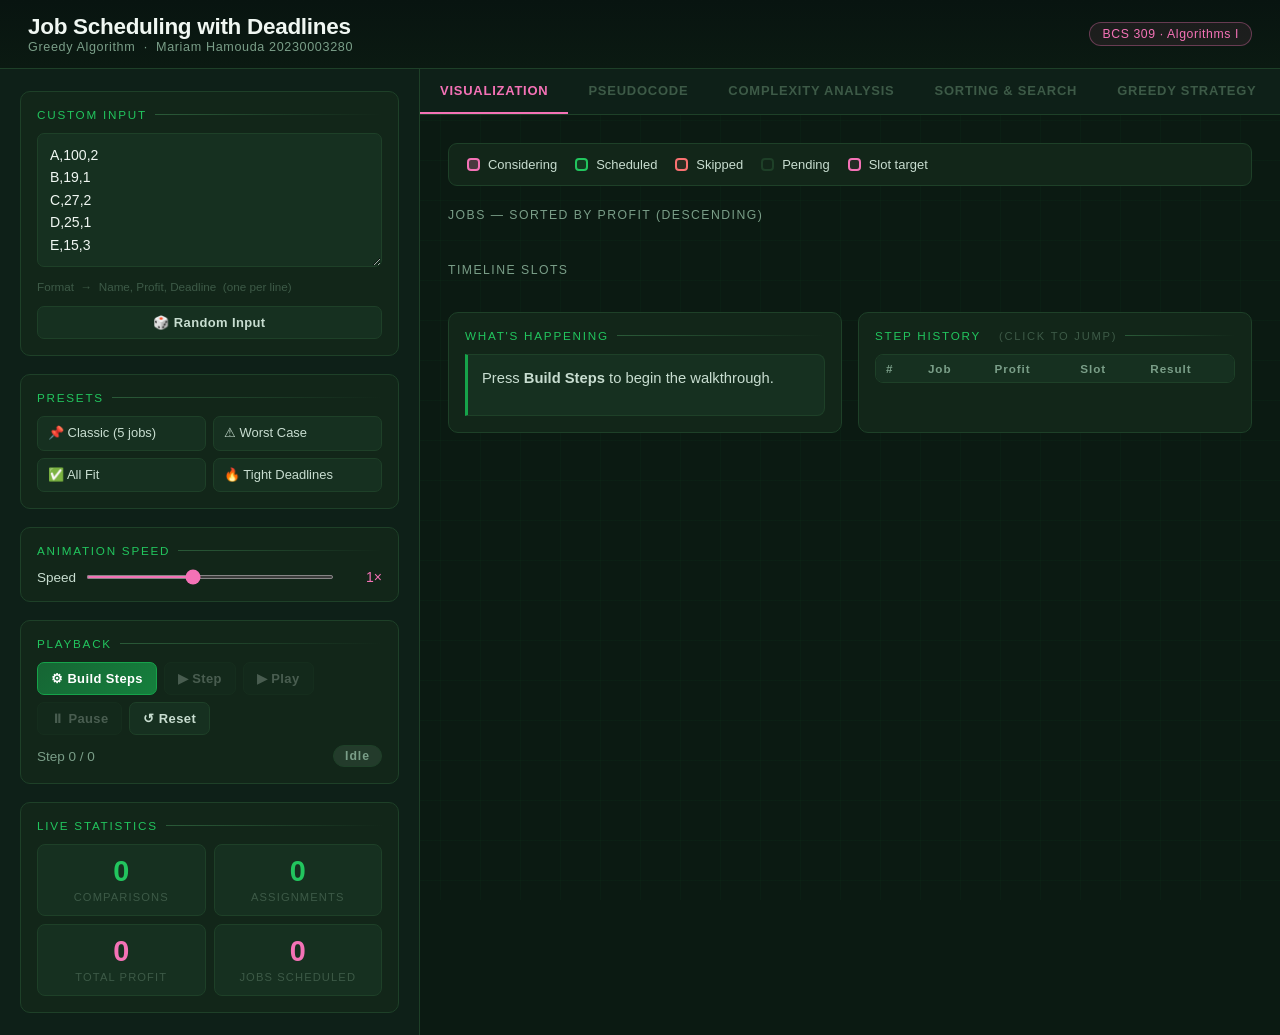
==== commit baea6d36: "Update header subtitle with author's name" ====
--- a/index.html
+++ b/index.html
@@ -607,7 +607,7 @@
 <header>
   <div>
     <div class="hdr-title">Job Scheduling with Deadlines</div>
-    <div class="hdr-sub">Greedy Algorithm &nbsp;·&nbsp; Interactive Visualizer</div>
+    <div class="hdr-sub">Greedy Algorithm &nbsp;·&nbsp; Mariam Hamouda 20230003280</div>
   </div>
   <div class="hdr-badge">BCS 309 · Algorithms I</div>
 </header>
